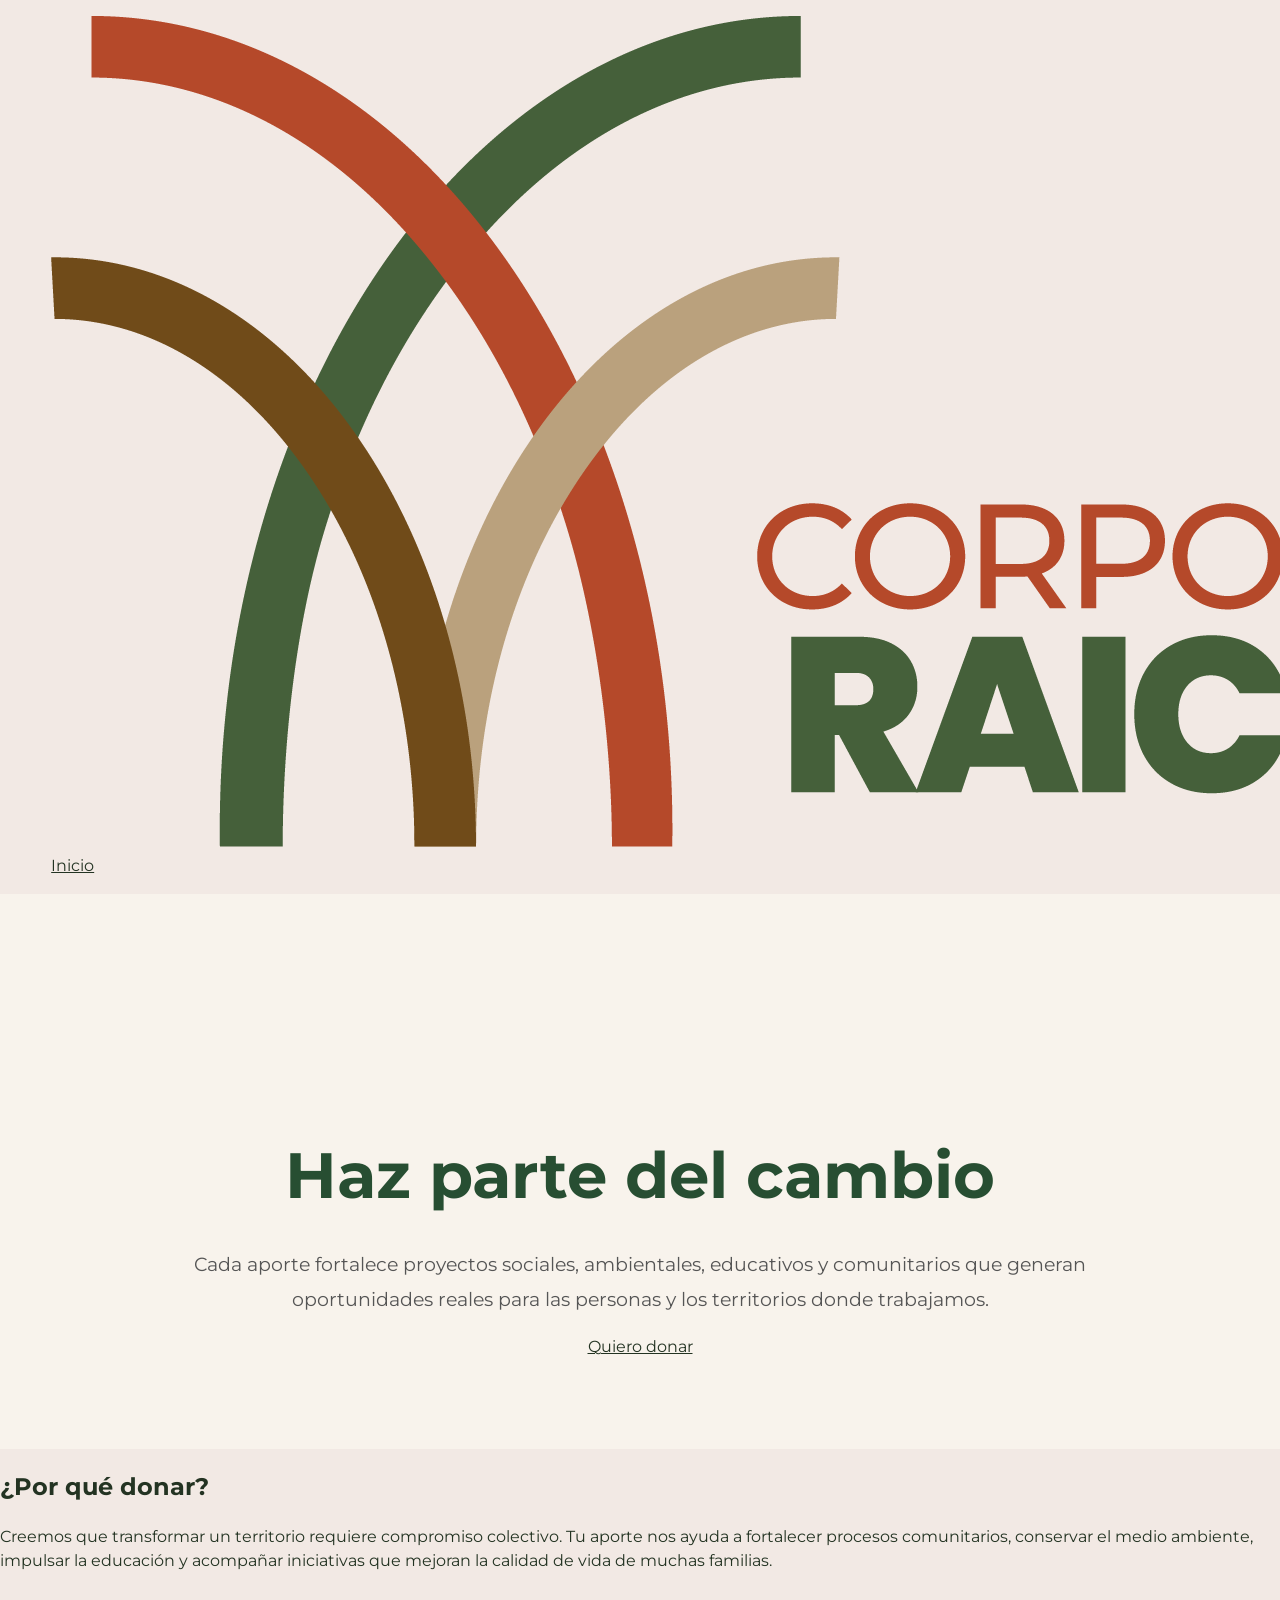
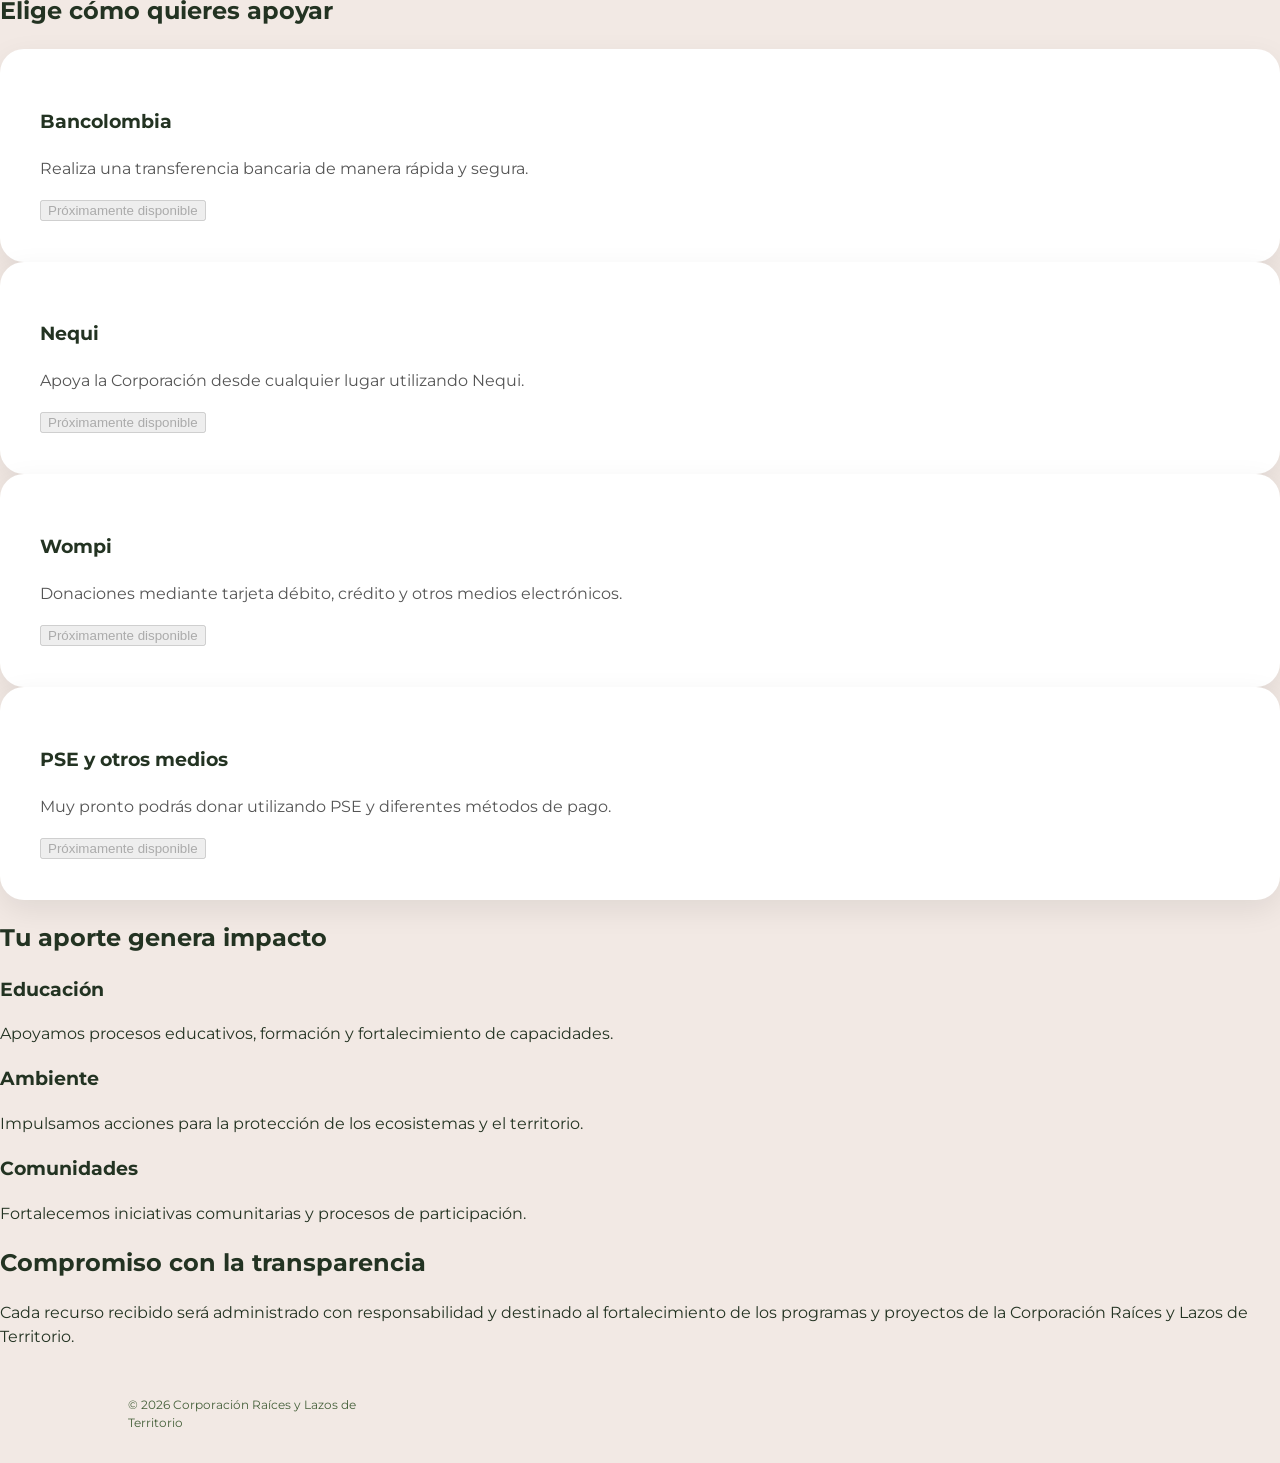
==== donaciones.html @ 054608df "Nueva estructura pagina donaciones" ====
<!DOCTYPE html>
<html lang="es">
<head>

<meta charset="UTF-8">
<meta name="viewport" content="width=device-width, initial-scale=1.0">

<title>Donaciones | Corporación Raíces y Lazos</title>

<meta
name="description"
content="Apoya los proyectos sociales, ambientales, educativos y comunitarios de la Corporación Raíces y Lazos de Territorio."
>

<link rel="preconnect" href="https://fonts.googleapis.com">
<link rel="preconnect" href="https://fonts.gstatic.com" crossorigin>

<link href="https://fonts.googleapis.com/css2?family=Montserrat:wght@400;500;600;700;800&display=swap" rel="stylesheet">

<link rel="stylesheet" href="styles.css">

</head>

<body>

<header class="site-header">

<div class="container">

<a href="index.html" class="logo">
<img src="logo-raices-y-lazos.png" alt="Corporación Raíces y Lazos">
</a>

<nav>
<a href="index.html">Inicio</a>
</nav>

</div>

</header>

<main>

<section class="donaciones-hero">

<div class="container">

<h1>Haz parte del cambio</h1>

<p>

Cada aporte fortalece proyectos sociales, ambientales, educativos y
comunitarios que generan oportunidades reales para las personas y los
territorios donde trabajamos.

</p>

<a href="#formas-donar" class="btn-donar">
Quiero donar
</a>

</div>

</section>


<section class="donaciones-intro">

<div class="container">

<h2>¿Por qué donar?</h2>

<p>

Creemos que transformar un territorio requiere compromiso colectivo.
Tu aporte nos ayuda a fortalecer procesos comunitarios, conservar el
medio ambiente, impulsar la educación y acompañar iniciativas que
mejoran la calidad de vida de muchas familias.

</p>

</div>

</section>


<section id="formas-donar" class="formas-donar">

<div class="container">

<h2>Elige cómo quieres apoyar</h2>

<div class="donaciones-grid">

<div class="donacion-card">

<h3>Bancolombia</h3>

<p>

Realiza una transferencia bancaria de manera rápida y segura.

</p>

<button disabled>
Próximamente disponible
</button>

</div>


<div class="donacion-card">

<h3>Nequi</h3>

<p>

Apoya la Corporación desde cualquier lugar utilizando Nequi.

</p>

<button disabled>
Próximamente disponible
</button>

</div>


<div class="donacion-card">

<h3>Wompi</h3>

<p>

Donaciones mediante tarjeta débito, crédito y otros medios electrónicos.

</p>

<button disabled>
Próximamente disponible
</button>

</div>


<div class="donacion-card">

<h3>PSE y otros medios</h3>

<p>

Muy pronto podrás donar utilizando PSE y diferentes métodos de pago.

</p>

<button disabled>
Próximamente disponible
</button>

</div>

</div>

</div>

</section>


<section class="impacto">

<div class="container">

<h2>Tu aporte genera impacto</h2>

<div class="impacto-grid">

<div>

<h3>Educación</h3>

<p>

Apoyamos procesos educativos, formación y fortalecimiento de capacidades.

</p>

</div>

<div>

<h3>Ambiente</h3>

<p>

Impulsamos acciones para la protección de los ecosistemas y el territorio.

</p>

</div>

<div>

<h3>Comunidades</h3>

<p>

Fortalecemos iniciativas comunitarias y procesos de participación.

</p>

</div>

</div>

</div>

</section>


<section class="transparencia">

<div class="container">

<h2>Compromiso con la transparencia</h2>

<p>

Cada recurso recibido será administrado con responsabilidad y destinado
al fortalecimiento de los programas y proyectos de la Corporación
Raíces y Lazos de Territorio.

</p>

</div>

</section>

</main>

<footer class="site-footer">

<div class="container">

<p>

© 2026 Corporación Raíces y Lazos de Territorio

</p>

</div>

</footer>

</body>

</html>
---- styles.css ----
:root {
  --ink: #233322;
  --ink-soft: #45603a;
  --paper: #f2e9e4;
  --cream: #fffaf5;
  --moss: #45603a;
  --sage: #c9d1b3;
  --clay: #b5492a;
  --terracotta: #b5492a;
  --sand: #baa17d;
  --brown: #704b19;
  --line: rgba(29, 41, 37, 0.2);
  --display: "Montserrat", Arial, sans-serif;
  --body: "Montserrat", Arial, sans-serif;
  --mono: "Montserrat", Arial, sans-serif;
}

* { box-sizing: border-box; }
html { scroll-behavior: smooth; }
body { margin: 0; background: var(--paper); color: var(--ink); font-family: var(--body); font-size: 16px; line-height: 1.5; }
a { color: inherit; }
.skip-link { position: fixed; left: 1rem; top: -5rem; z-index: 20; padding: .65rem .9rem; background: var(--cream); color: var(--ink); border: 2px solid var(--ink); }
.skip-link:focus { top: 1rem; }
.sr-only { position: absolute; width: 1px; height: 1px; overflow: hidden; clip: rect(0,0,0,0); white-space: nowrap; }

.site-header { min-height: 88px; max-width: 1440px; margin: auto; padding: 16px clamp(24px, 4vw, 72px); display: flex; align-items: center; justify-content: space-between; gap: 2rem; }
.brand { display: inline-flex; align-items: center; text-decoration: none; }
.brand-logo { display: block; width: 218px; height: auto; }
.main-nav { display: flex; align-items: center; gap: clamp(18px, 2.8vw, 48px); font-size: 14px; font-weight: 600; }
.main-nav a { position: relative; text-decoration: none; }
.main-nav a::after { content: ""; position: absolute; height: 1px; left: 0; right: 0; bottom: -5px; background: currentColor; transform: scaleX(0); transform-origin: right; transition: transform .25s ease; }
.main-nav a:hover::after, .main-nav a:focus-visible::after { transform: scaleX(1); transform-origin: left; }
.menu-toggle { display: none; border: 0; background: transparent; padding: 8px 0; cursor: pointer; }

.hero { max-width: 1440px; min-height: 600px; margin: 0 auto; padding: clamp(62px, 9vw, 142px) clamp(24px, 10vw, 148px) clamp(64px, 8vw, 126px); display: block; overflow: hidden; }
.eyebrow, .overline { color: var(--ink-soft); margin: 0 0 17px; font-family: var(--mono); font-size: 10px; font-weight: 700; letter-spacing: .09em; text-transform: uppercase; }
.hero h1 { max-width: 1120px; margin: 0; font-family: var(--display); font-size: clamp(45px, 5.8vw, 86px); font-weight: 700; line-height: .98; letter-spacing: -.06em; }
.hero h1 em { color: var(--terracotta); font-style: normal; font-weight: 800; }
.hero-lead { max-width: 690px; margin: 30px 0 34px; color: var(--ink-soft); font-size: clamp(17px, 1.7vw, 21px); line-height: 1.47; }
.hero-actions { display: flex; flex-wrap: wrap; align-items: center; gap: 20px 28px; }
.button { min-height: 48px; display: inline-flex; align-items: center; justify-content: center; gap: 18px; padding: 12px 18px; border: 1px solid currentColor; border-radius: 2px; text-decoration: none; font-size: 13px; font-weight: 700; transition: transform .18s ease, background .18s ease, color .18s ease; }
.button:hover, .button:focus-visible { transform: translateY(-3px); }
.button-dark { background: var(--ink); color: var(--cream); }
.button-dark:hover, .button-dark:focus-visible { background: var(--terracotta); border-color: var(--terracotta); }
.button-light { color: var(--cream); }
.button-light:hover, .button-light:focus-visible { color: var(--ink); background: var(--cream); }
.text-link { display: inline-flex; align-items: center; gap: 10px; text-decoration: none; border-bottom: 1px solid currentColor; padding-bottom: 3px; font-size: 13px; font-weight: 700; transition: color .18s ease; }
.text-link:hover, .text-link:focus-visible { color: var(--terracotta); }

.hero-art { position: relative; align-self: stretch; min-height: 410px; overflow: hidden; background: #eaded1; border: 1px solid rgba(112,75,25,.15); border-radius: 2px; }
.arch-composition { position: absolute; inset: 0; overflow: hidden; }
.brand-arch { position: absolute; bottom: -1px; display: block; border-style: solid; border-bottom: 0; border-radius: 220px 220px 0 0; }
.arch-green { left: 15%; width: 75%; height: 92%; border-width: 25px; border-color: var(--moss); }.arch-terracotta { left: -8%; width: 64%; height: 84%; border-width: 25px; border-color: var(--terracotta); }.arch-brown { left: -21%; width: 58%; height: 61%; border-width: 25px; border-color: var(--brown); }.arch-sand { left: 27%; width: 58%; height: 61%; border-width: 25px; border-color: var(--sand); }
.art-caption { position: absolute; right: 20px; bottom: 16px; margin: 0; color: var(--ink); font-family: var(--mono); font-size: 10px; font-weight: 700; letter-spacing: .07em; text-transform: uppercase; }

.manifesto { display: grid; grid-template-columns: 20% minmax(0, 1fr); gap: 30px; padding: clamp(74px, 10vw, 156px) clamp(24px, 10vw, 148px); background: var(--brown); color: var(--cream); }.manifesto-number { align-self: start; color: var(--sand); font-size: 11px; font-weight: 700; letter-spacing: .09em; text-transform: uppercase; }.manifesto-content { max-width: 1050px; }.manifesto .eyebrow { color: var(--sand); }.manifesto h2 { max-width: 1010px; margin: 0; font-family: var(--display); font-size: clamp(36px, 5vw, 75px); font-weight: 700; line-height: 1.04; letter-spacing: -.06em; }

.section { max-width: 1440px; margin: 0 auto; padding: clamp(70px, 9vw, 136px) clamp(24px, 10vw, 148px); }
.section-label { align-self: start; color: var(--ink-soft); font-family: var(--mono); font-size: 11px; letter-spacing: .08em; text-transform: uppercase; }
.intro { border-top: 1px solid var(--line); display: grid; grid-template-columns: 20% 1fr; gap: 30px; }
.intro-content { max-width: 1000px; }
.intro h2, .areas h2, .principles h2, .participate h2, .contact h2 { margin: 0; font-family: var(--display); font-size: clamp(34px, 4.2vw, 61px); font-weight: 700; line-height: 1.04; letter-spacing: -.055em; }
.intro h2 { max-width: 810px; }
.intro-text { max-width: 670px; margin-top: 40px; display: grid; grid-template-columns: 1fr 1fr; gap: 24px 36px; color: var(--ink-soft); }
.intro-text p { margin: 0; }
.intro-text .text-link { grid-column: 1 / -1; justify-self: start; color: var(--ink); margin-top: 5px; }

.work { display: grid; grid-template-columns: 20% minmax(0, 1fr); gap: 30px; background: var(--paper); }.work-content { max-width: 1060px; }.work h2 { max-width: 860px; margin: 0; font-family: var(--display); font-size: clamp(34px, 4.2vw, 61px); font-weight: 700; line-height: 1.04; letter-spacing: -.055em; }.work-steps { display: grid; grid-template-columns: repeat(3, 1fr); gap: 0; padding: 0; margin: 56px 0 0; list-style: none; border-top: 1px solid var(--line); }.work-steps li { min-height: 250px; padding: 22px 23px 20px 0; border-bottom: 1px solid var(--line); }.work-steps li + li { padding-left: 23px; border-left: 1px solid var(--line); }.work-steps span { color: var(--terracotta); font-size: 11px; font-weight: 700; letter-spacing: .08em; }.work-steps h3 { margin: 54px 0 10px; font-family: var(--display); font-size: clamp(21px, 2vw, 27px); font-weight: 700; letter-spacing: -.055em; }.work-steps p { max-width: 255px; margin: 0; color: var(--ink-soft); font-size: 14px; line-height: 1.52; }

.areas { background: var(--cream); max-width: none; }
.areas-heading { max-width: 1440px; margin: 0 auto 50px; padding: 0 clamp(24px, 10vw, 148px); display: grid; grid-template-columns: 20% minmax(0, 1fr); gap: 30px; }
.areas-heading h2 { max-width: 760px; }
.areas-heading p { grid-column: 2; max-width: 525px; margin: 17px 0 0; color: var(--ink-soft); font-size: 17px; }
.area-grid { max-width: 1440px; margin: auto; padding: 0 clamp(24px, 10vw, 148px); display: grid; grid-template-columns: repeat(3, 1fr); }
.area-card { min-height: 340px; padding: 20px; display: flex; flex-direction: column; justify-content: space-between; border: 1px solid rgba(29,41,37,.18); transition: transform .25s ease, filter .25s ease; }
.area-card:hover { position: relative; z-index: 1; transform: translateY(-8px); filter: saturate(1.08); }
.area-card:nth-child(3n+1) { border-left-width: 1px; }
.area-number { align-self: flex-end; font-family: var(--mono); font-size: 11px; }
.area-icon { display: inline-block; margin-bottom: 22px; font-family: var(--display); font-size: 38px; line-height: 1; }
.area-card h3 { max-width: 250px; margin: 0 0 9px; font-family: var(--display); font-size: clamp(23px, 2vw, 30px); font-weight: 700; line-height: 1.06; letter-spacing: -.055em; }
.area-card p { max-width: 305px; margin: 0; font-size: 14px; line-height: 1.46; }
.area-card-terracotta { color: var(--cream); background: var(--terracotta); }.area-card-sand { background: var(--sand); }.area-card-moss { color: var(--cream); background: var(--moss); }.area-card-ink { color: var(--cream); background: var(--ink); }.area-card-clay { background: #d9906c; }.area-card-sage { background: var(--sage); }

.principles { background: var(--ink); color: var(--cream); padding: clamp(74px, 9vw, 134px) clamp(24px, 10vw, 148px); }
.principles-content { max-width: 980px; }
.principles .eyebrow { color: var(--sage); }
.principles h2 { max-width: 790px; }
.principle-list { padding: 0; margin: 44px 0 0; list-style: none; border-top: 1px solid rgba(255,250,240,.35); }
.principle-list li { padding: 15px 0; border-bottom: 1px solid rgba(255,250,240,.35); font-size: clamp(15px, 1.5vw, 18px); }
.principle-list li::before { content: "✦"; display: inline-block; width: 27px; color: var(--sage); }
.principles-symbol { align-self: center; position: relative; display: grid; place-items: center; min-height: 340px; font-family: var(--display); font-size: clamp(92px, 15vw, 212px); line-height: .7; letter-spacing: -.13em; color: var(--sage); }
.principles-symbol::before, .principles-symbol::after { content: ""; position: absolute; border: 1px solid rgba(196,207,170,.55); border-radius: 50%; }.principles-symbol::before { width: 74%; aspect-ratio: 1; }.principles-symbol::after { width: 98%; aspect-ratio: 1; }
.principles-symbol span { position: relative; z-index: 1; }.principles-symbol span:nth-child(2) { color: var(--clay); margin: 0 -.1em; transform: translateY(.1em); }

.participate { display: grid; grid-template-columns: 20% 1fr; gap: 30px; }
.participate-body { max-width: 1000px; }
.participate h2 { max-width: 760px; }.participate-body > p { max-width: 650px; margin: 27px 0 44px; color: var(--ink-soft); font-size: 18px; }
.participate-options { border-top: 1px solid var(--line); }.participate-options a { min-height: 72px; display: grid; grid-template-columns: 60px 1fr 30px; align-items: center; gap: 12px; border-bottom: 1px solid var(--line); text-decoration: none; font-size: clamp(18px, 2vw, 23px); font-weight: 600; transition: padding .2s ease, color .2s ease; }.participate-options a:hover, .participate-options a:focus-visible { padding-left: 10px; color: var(--terracotta); }.participate-options span { color: var(--ink-soft); font-family: var(--mono); font-size: 11px; }.participate-options b { font-size: 20px; font-weight: 400; text-align: right; }

.contact { max-width: 1440px; margin: 0 auto; padding: clamp(65px, 8vw, 116px) clamp(24px, 10vw, 148px); background: var(--clay); color: var(--cream); display: grid; grid-template-columns: 1.25fr .75fr; gap: 48px; }.contact .eyebrow { color: var(--cream); }.contact h2 { font-size: clamp(40px, 5vw, 70px); }.contact-info { align-self: end; max-width: 390px; }.contact-info p { margin: 0 0 28px; font-size: 17px; }.contact-info .location { font-family: var(--mono); font-size: 11px; line-height: 1.75; letter-spacing: .08em; text-transform: uppercase; }
.contact-link { display: flex; align-items: center; justify-content: space-between; gap: 1rem; padding: 12px 0; border-top: 1px solid rgba(255,250,245,.5); color: var(--cream); font-family: var(--display); font-size: clamp(17px, 1.8vw, 22px); font-weight: 600; letter-spacing: -.04em; text-decoration: none; }.contact-link:hover, .contact-link:focus-visible { color: var(--sand); }.contact-info .location { margin-top: 26px; }
.contact-form { display: grid; grid-template-columns: 1fr 1fr; gap: 19px 20px; align-self: start; padding: clamp(22px, 3vw, 34px); background: var(--cream); color: var(--ink); border-radius: 2px; }.form-intro { grid-column: 1 / -1; margin: 0 0 4px !important; color: var(--ink-soft); font-size: 15px !important; }.form-field { display: grid; gap: 6px; }.form-field-wide { grid-column: 1 / -1; }.form-field label, .form-consent { color: var(--ink-soft); font-size: 11px; font-weight: 700; line-height: 1.35; letter-spacing: .025em; }.form-field label span { font-weight: 500; }.form-field input, .form-field select, .form-field textarea { width: 100%; min-height: 41px; padding: 9px 0; border: 0; border-bottom: 1px solid rgba(35,51,34,.35); border-radius: 0; background: transparent; color: var(--ink); font: 500 14px var(--body); outline: none; }.form-field textarea { min-height: 82px; resize: vertical; }.form-field select { cursor: pointer; }.form-field input:focus, .form-field select:focus, .form-field textarea:focus { border-color: var(--terracotta); box-shadow: 0 2px 0 -1px var(--terracotta); }.form-consent { display: flex; align-items: flex-start; gap: 9px; cursor: pointer; }.form-consent input { flex: 0 0 auto; width: 15px; height: 15px; margin: 0; accent-color: var(--terracotta); }.button-form { justify-self: start; padding-inline: 22px; border-color: var(--ink); background: var(--ink); color: var(--cream); cursor: pointer; }.button-form:hover, .button-form:focus-visible { border-color: var(--moss); background: var(--moss); }.honeypot { position: absolute; left: -10000px; width: 1px; height: 1px; overflow: hidden; }
.site-footer { max-width: 1440px; margin: auto; padding: 31px clamp(24px, 10vw, 148px); display: grid; grid-template-columns: 1.2fr 1fr .75fr .9fr; align-items: start; gap: 25px 40px; font-size: 12px; color: var(--ink-soft); }.footer-brand .brand-logo { width: 180px; }.site-footer p { margin: 0; }.footer-label { margin-bottom: 9px !important; color: var(--terracotta); font-size: 10px; font-weight: 700; letter-spacing: .09em; text-transform: uppercase; }.footer-contact, .footer-meta { display: grid; gap: 5px; }.footer-contact a, .footer-meta a { color: var(--ink); font-weight: 600; text-decoration: none; }.footer-contact a:hover, .footer-contact a:focus-visible, .footer-meta a:hover, .footer-meta a:focus-visible { color: var(--terracotta); }.footer-location { line-height: 1.6; }.footer-meta { line-height: 1.55; }.footer-meta p { margin-top: 8px; }
.thank-you-page { min-height: 100vh; background: var(--paper); }.thank-you { min-height: 100vh; max-width: 1000px; margin: 0 auto; padding: clamp(28px, 5vw, 74px); display: grid; align-content: space-between; gap: 8rem; }.thank-you > div { max-width: 700px; }.thank-you h1 { max-width: 620px; margin: 0; font-family: var(--display); font-size: clamp(45px, 7vw, 88px); font-weight: 700; line-height: .98; letter-spacing: -.065em; }.thank-you p:not(.eyebrow) { max-width: 500px; margin: 24px 0 29px; color: var(--ink-soft); font-size: 18px; }

@media (max-width: 800px) {
  .site-header { min-height: 72px; padding-top: 12px; padding-bottom: 12px; }.main-nav { position: absolute; left: 0; right: 0; top: 72px; z-index: 5; display: none; flex-direction: column; align-items: stretch; gap: 0; padding: 12px 24px 21px; background: var(--paper); border-bottom: 1px solid var(--line); }.main-nav.is-open { display: flex; }.main-nav a { padding: 12px 0; }.menu-toggle { display: block; width: 32px; }.menu-toggle span:not(.sr-only) { display: block; width: 26px; height: 1.5px; margin: 6px 0; background: var(--ink); transition: transform .2s ease; }.menu-toggle[aria-expanded="true"] span:nth-child(2) { transform: translateY(3.75px) rotate(45deg); }.menu-toggle[aria-expanded="true"] span:nth-child(3) { transform: translateY(-3.75px) rotate(-45deg); }
  .hero { min-height: unset; grid-template-columns: 1fr; gap: 45px; }.hero-art { min-height: 330px; max-width: 500px; width: 100%; }.intro, .participate { grid-template-columns: 1fr; }.section-label { margin-bottom: 12px; }.intro-text { grid-template-columns: 1fr; margin-top: 30px; }.intro-text .text-link { grid-column: auto; }.areas-heading { grid-template-columns: 1fr; }.areas-heading p { grid-column: auto; }.area-grid { grid-template-columns: repeat(2, 1fr); }.area-card { min-height: 280px; }.principles { grid-template-columns: 1fr; gap: 28px; }.contact { grid-template-columns: 1fr; }.contact-info { align-self: start; }.site-footer { grid-template-columns: repeat(2, 1fr); }.footer-brand { grid-column: 1 / -1; }
}
@media (max-width: 500px) {
  .hero { padding-top: 46px; }.hero h1 { font-size: clamp(44px, 13vw, 62px); }.hero-art { min-height: 280px; }.area-grid { grid-template-columns: 1fr; }.area-card { min-height: 255px; }.contact-form { grid-template-columns: 1fr; }.form-field, .form-field-wide { grid-column: 1; }.site-footer { display: flex; align-items: flex-start; flex-direction: column; }.footer-brand { margin-bottom: 8px; }
}
@media (max-width: 800px) {
  .manifesto, .work { grid-template-columns: 1fr; }.manifesto-number { margin-bottom: 10px; }.work-steps { grid-template-columns: 1fr; margin-top: 40px; }.work-steps li, .work-steps li + li { min-height: auto; padding: 22px 0; border-left: 0; }.work-steps h3 { margin-top: 22px; }.work-steps p { max-width: 500px; }
}
@media (prefers-reduced-motion: reduce) { html { scroll-behavior: auto; } *, *::before, *::after { transition-duration: .01ms !important; animation-duration: .01ms !important; } }

/* ===========================
   PÁGINA DONACIONES
=========================== */

.donaciones-hero{
    padding:180px 0 90px;
    background:#F8F3EC;
}

.donaciones-hero .container{
    max-width:900px;
    margin:auto;
    text-align:center;
}

.donaciones-hero h1{
    font-size:clamp(2.8rem,5vw,4.5rem);
    color:#274E32;
    margin-bottom:24px;
}

.donaciones-hero p{
    font-size:1.2rem;
    line-height:1.8;
    color:#555;
}

.donaciones-opciones{
    padding:80px 0;
}

.donaciones-opciones .container{
    max-width:1200px;
    margin:auto;
    display:grid;
    grid-template-columns:repeat(auto-fit,minmax(320px,1fr));
    gap:32px;
}

.donacion-card{
    background:#ffffff;
    border-radius:24px;
    padding:40px;
    box-shadow:0 10px 30px rgba(0,0,0,.08);
    transition:.3s;
}

.donacion-card:hover{
    transform:translateY(-6px);
}

.donacion-card h2{
    color:#274E32;
    margin-bottom:18px;
}

.donacion-card p{
    color:#555;
    line-height:1.7;
}
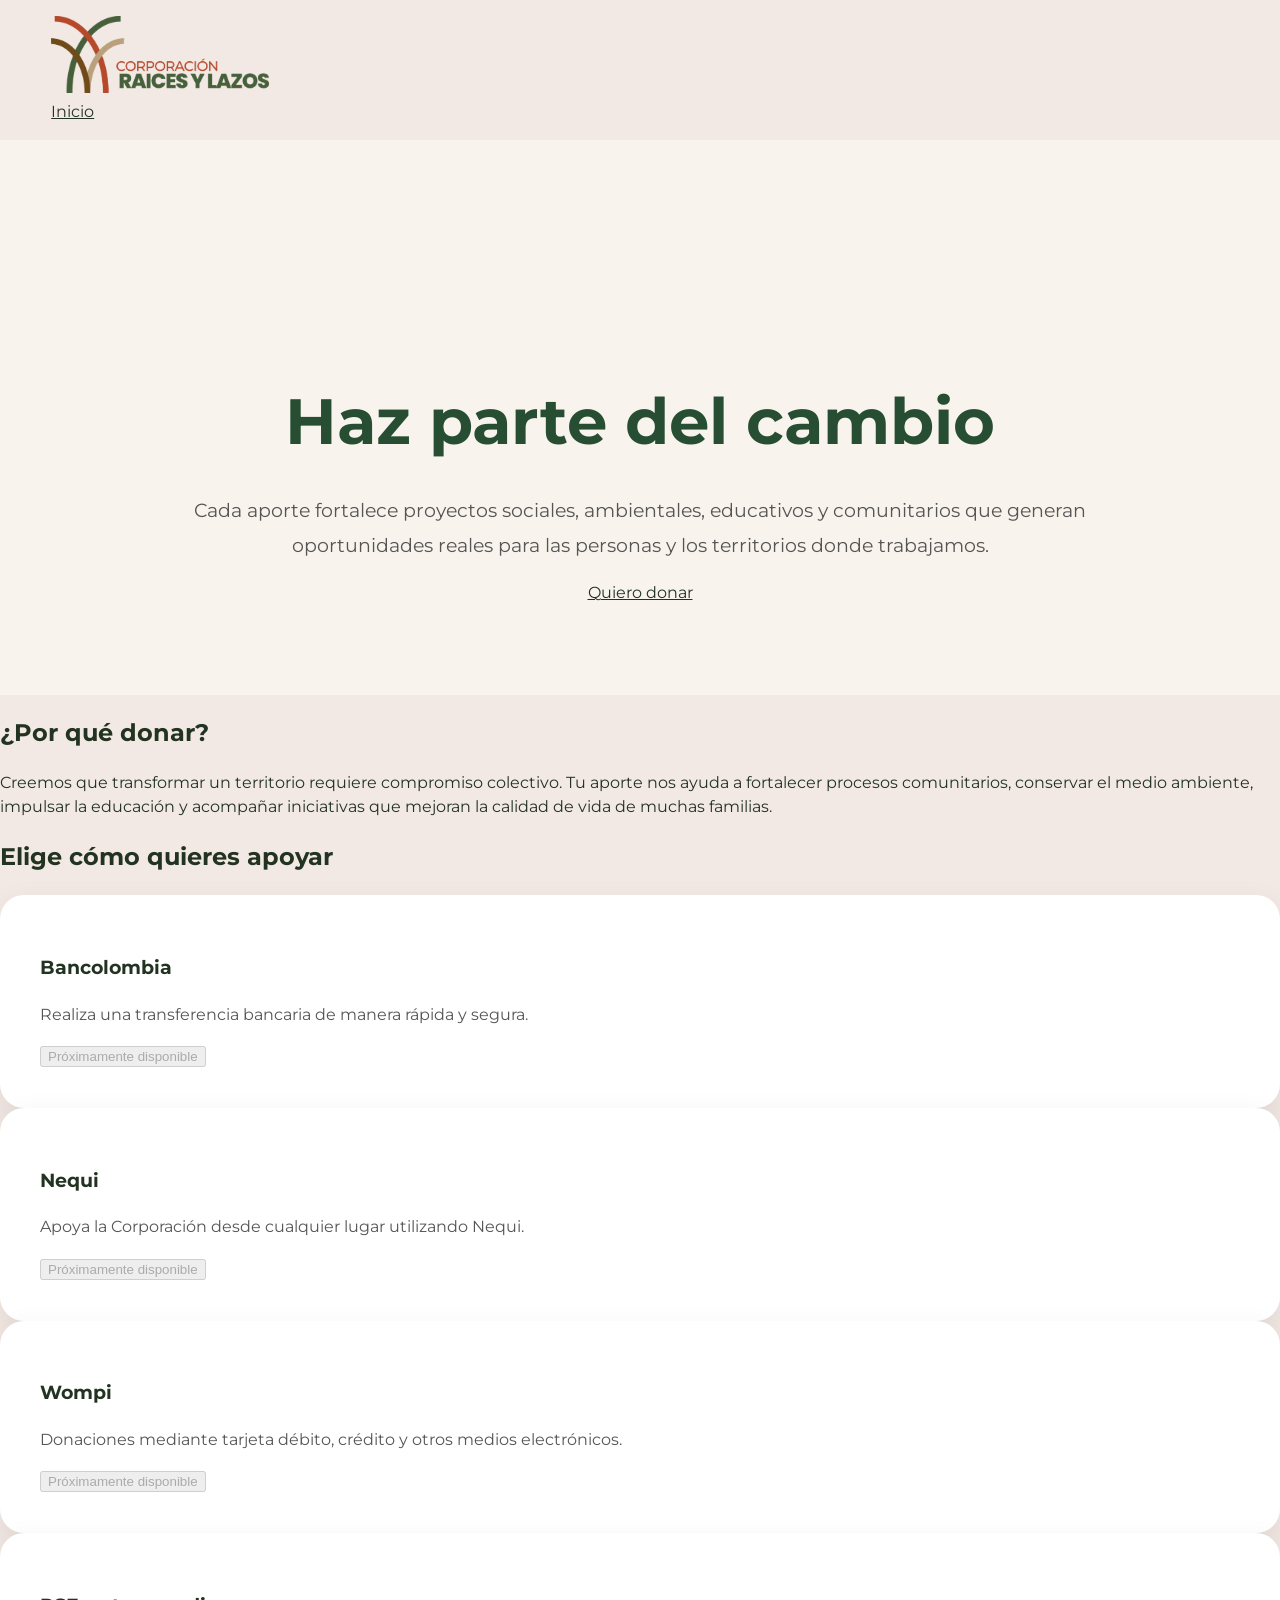
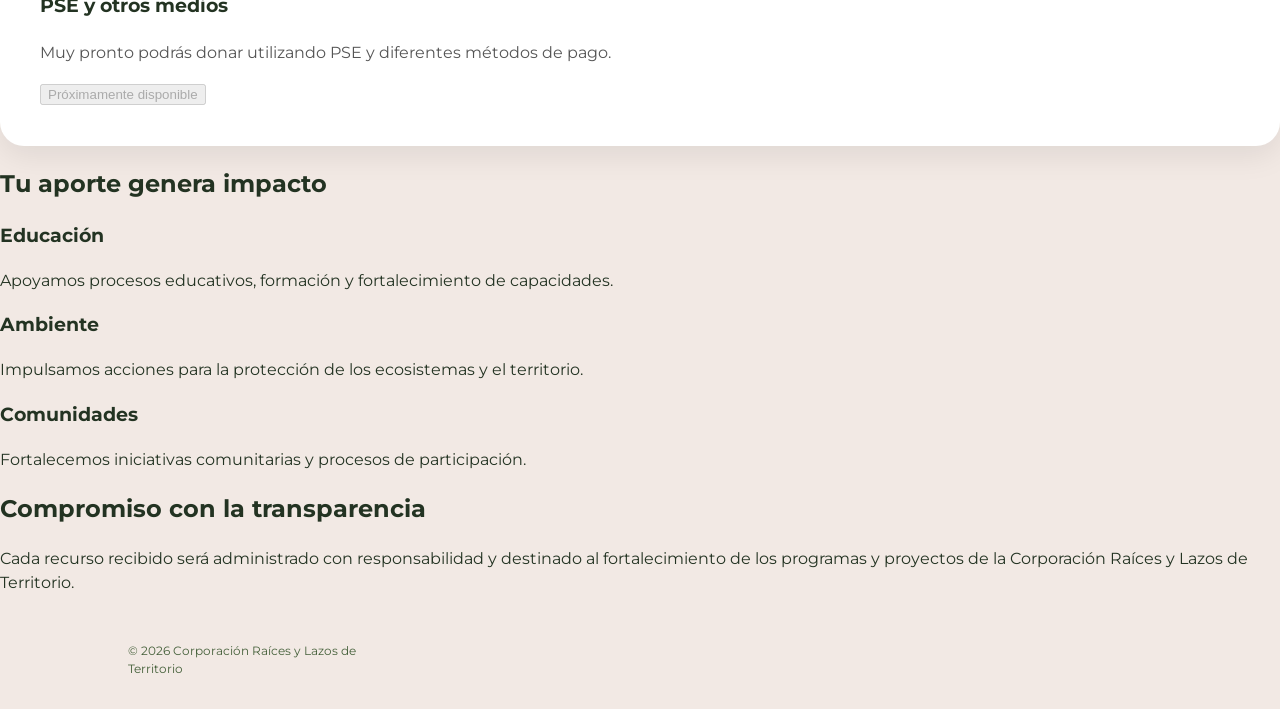
==== commit e886e4f3: "Actualizar donaciones" ====
--- a/donaciones.html
+++ b/donaciones.html
@@ -27,8 +27,10 @@
 
 <div class="container">
 
-<a href="index.html" class="logo">
-<img src="logo-raices-y-lazos.png" alt="Corporación Raíces y Lazos">
+<a class="brand" href="index.html" aria-label="Volver al inicio">
+    <img class="brand-logo"
+         src="logo-raices-y-lazos.png"
+         alt="Corporación Raíces y Lazos">
 </a>
 
 <nav>
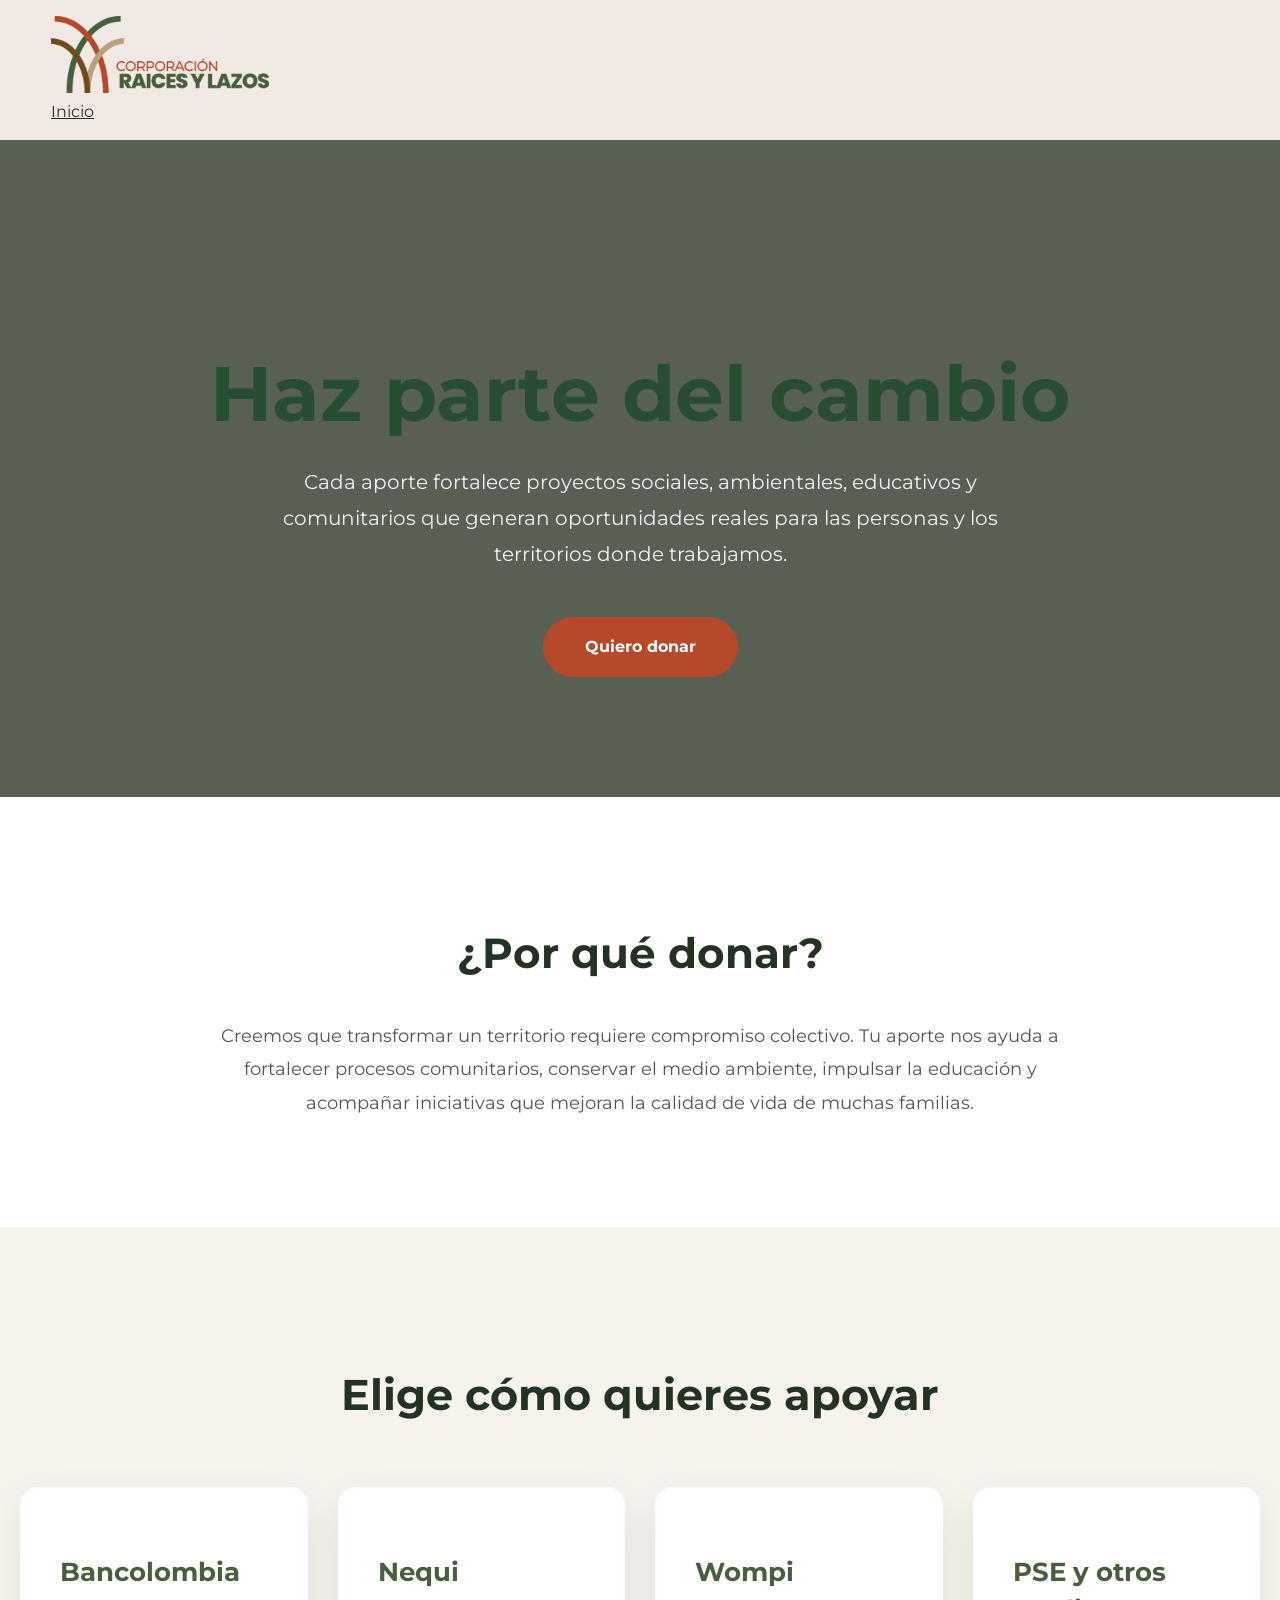
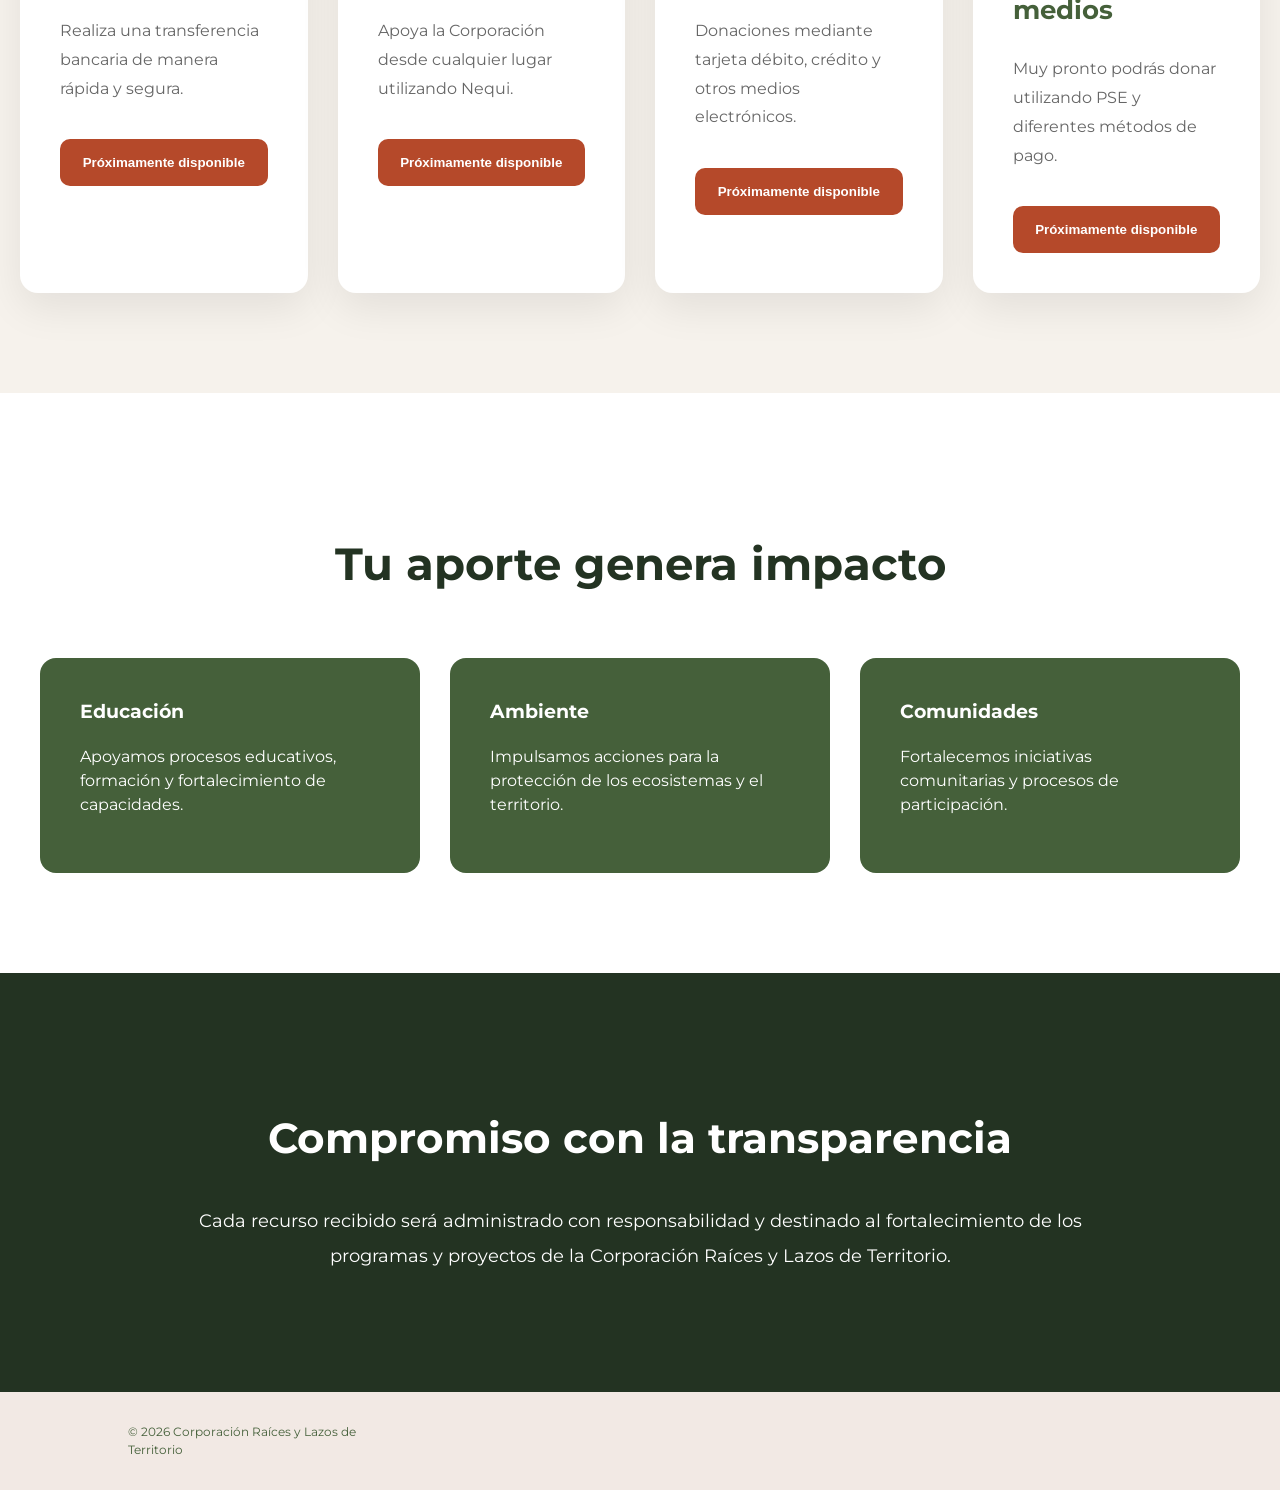
==== commit 8636a255: "Actualizar donaciones" ====
--- a/donaciones.html
+++ b/donaciones.html
@@ -18,6 +18,7 @@
 <link href="https://fonts.googleapis.com/css2?family=Montserrat:wght@400;500;600;700;800&display=swap" rel="stylesheet">
 
 <link rel="stylesheet" href="styles.css">
+<link rel="stylesheet" href="donaciones.css">
 
 </head>
 
--- a/donaciones.css
+++ b/donaciones.css
@@ -0,0 +1,318 @@
+/* =========================================
+   DONACIONES - CORPORACIÓN RAÍCES Y LAZOS
+========================================= */
+
+.donaciones-hero{
+
+    background:
+    linear-gradient(rgba(35,51,34,.75),rgba(35,51,34,.75)),
+    url("https://images.unsplash.com/photo-1529156069898-49953e39b3ac?auto=format&fit=crop&w=1800&q=80");
+
+    background-size:cover;
+    background-position:center;
+
+    padding:150px 20px 120px;
+
+    color:#fff;
+
+}
+
+.donaciones-hero .container{
+
+    max-width:1000px;
+    margin:auto;
+    text-align:center;
+
+}
+
+.donaciones-hero h1{
+
+    font-size:clamp(3rem,6vw,5rem);
+
+    margin-bottom:30px;
+
+    line-height:1.05;
+
+}
+
+.donaciones-hero p{
+
+    max-width:760px;
+
+    margin:auto;
+
+    font-size:1.25rem;
+
+    line-height:1.8;
+
+    color:#f2f2f2;
+
+}
+
+.btn-donar{
+
+    display:inline-block;
+
+    margin-top:45px;
+
+    background:#b5492a;
+
+    color:white;
+
+    padding:18px 42px;
+
+    border-radius:40px;
+
+    text-decoration:none;
+
+    font-weight:700;
+
+    transition:.3s;
+
+}
+
+.btn-donar:hover{
+
+    background:#45603a;
+
+    transform:translateY(-3px);
+
+}
+
+.donaciones-intro{
+
+    padding:90px 20px;
+
+    background:white;
+
+}
+
+.donaciones-intro .container{
+
+    max-width:900px;
+
+    margin:auto;
+
+    text-align:center;
+
+}
+
+.donaciones-intro h2{
+
+    font-size:2.6rem;
+
+    color:#233322;
+
+}
+
+.donaciones-intro p{
+
+    color:#555;
+
+    line-height:1.9;
+
+    font-size:1.1rem;
+
+}
+
+.formas-donar{
+
+    background:#f6f2ec;
+
+    padding:100px 20px;
+
+}
+
+.formas-donar .container{
+
+    max-width:1300px;
+
+    margin:auto;
+
+}
+
+.formas-donar h2{
+
+    text-align:center;
+
+    font-size:2.7rem;
+
+    margin-bottom:60px;
+
+    color:#233322;
+
+}
+
+.donaciones-grid{
+
+    display:grid;
+
+    grid-template-columns:repeat(auto-fit,minmax(260px,1fr));
+
+    gap:30px;
+
+}
+
+.donacion-card{
+
+    background:white;
+
+    border-radius:18px;
+
+    padding:40px;
+
+    box-shadow:0 15px 40px rgba(0,0,0,.08);
+
+    transition:.3s;
+
+}
+
+.donacion-card:hover{
+
+    transform:translateY(-8px);
+
+}
+
+.donacion-card h3{
+
+    color:#45603a;
+
+    font-size:1.6rem;
+
+}
+
+.donacion-card p{
+
+    color:#666;
+
+    line-height:1.8;
+
+}
+
+.donacion-card button{
+
+    margin-top:20px;
+
+    width:100%;
+
+    border:none;
+
+    background:#b5492a;
+
+    color:white;
+
+    padding:16px;
+
+    border-radius:10px;
+
+    font-weight:700;
+
+    cursor:not-allowed;
+
+}
+
+.impacto{
+
+    padding:100px 20px;
+
+    background:white;
+
+}
+
+.impacto .container{
+
+    max-width:1200px;
+
+    margin:auto;
+
+}
+
+.impacto h2{
+
+    text-align:center;
+
+    font-size:2.8rem;
+
+    color:#233322;
+
+    margin-bottom:60px;
+
+}
+
+.impacto-grid{
+
+    display:grid;
+
+    grid-template-columns:repeat(auto-fit,minmax(280px,1fr));
+
+    gap:30px;
+
+}
+
+.impacto-grid div{
+
+    background:#45603a;
+
+    color:white;
+
+    padding:40px;
+
+    border-radius:16px;
+
+}
+
+.impacto-grid h3{
+
+    margin-top:0;
+
+}
+
+.transparencia{
+
+    background:#233322;
+
+    color:white;
+
+    padding:100px 20px;
+
+    text-align:center;
+
+}
+
+.transparencia .container{
+
+    max-width:900px;
+
+    margin:auto;
+
+}
+
+.transparencia h2{
+
+    font-size:2.6rem;
+
+}
+
+.transparencia p{
+
+    font-size:1.15rem;
+
+    line-height:1.9;
+
+}
+
+@media(max-width:768px){
+
+.donaciones-hero{
+
+padding:120px 20px 80px;
+
+}
+
+.donaciones-hero h1{
+
+font-size:2.8rem;
+
+}
+
+}
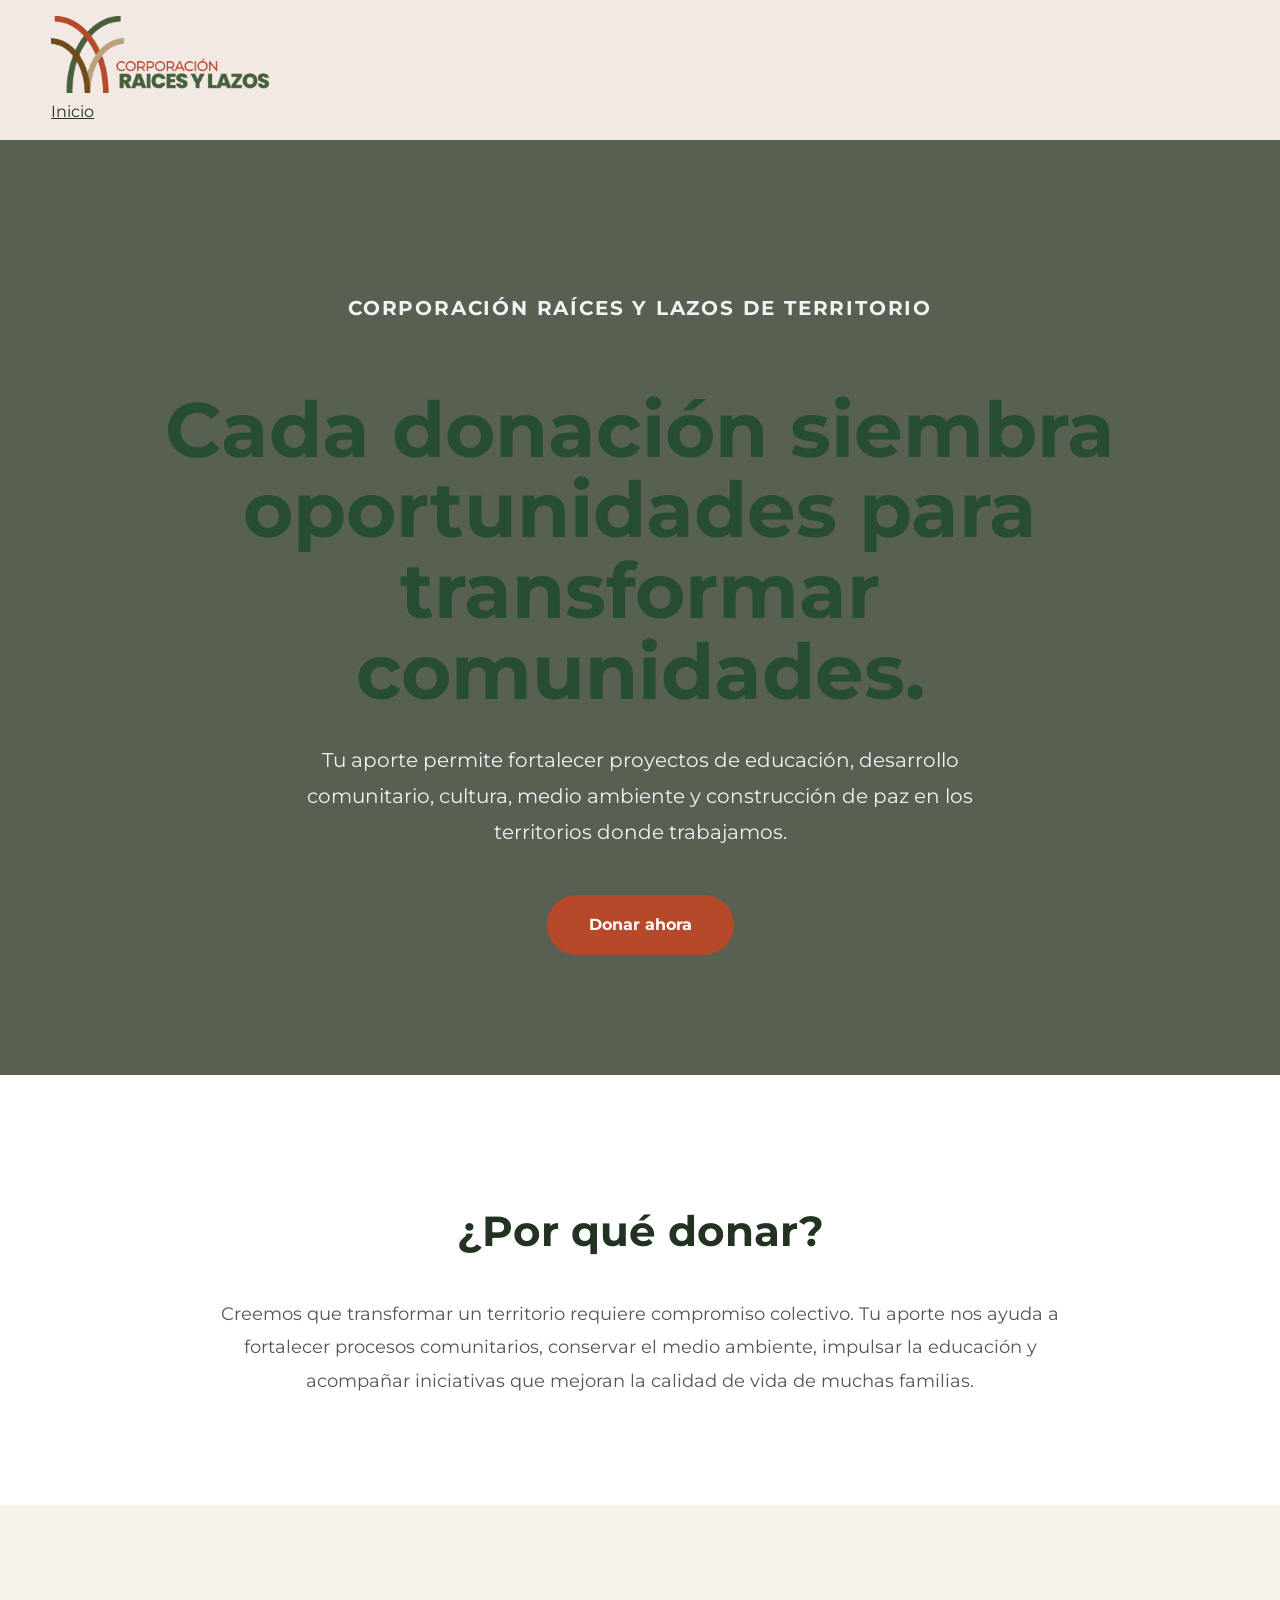
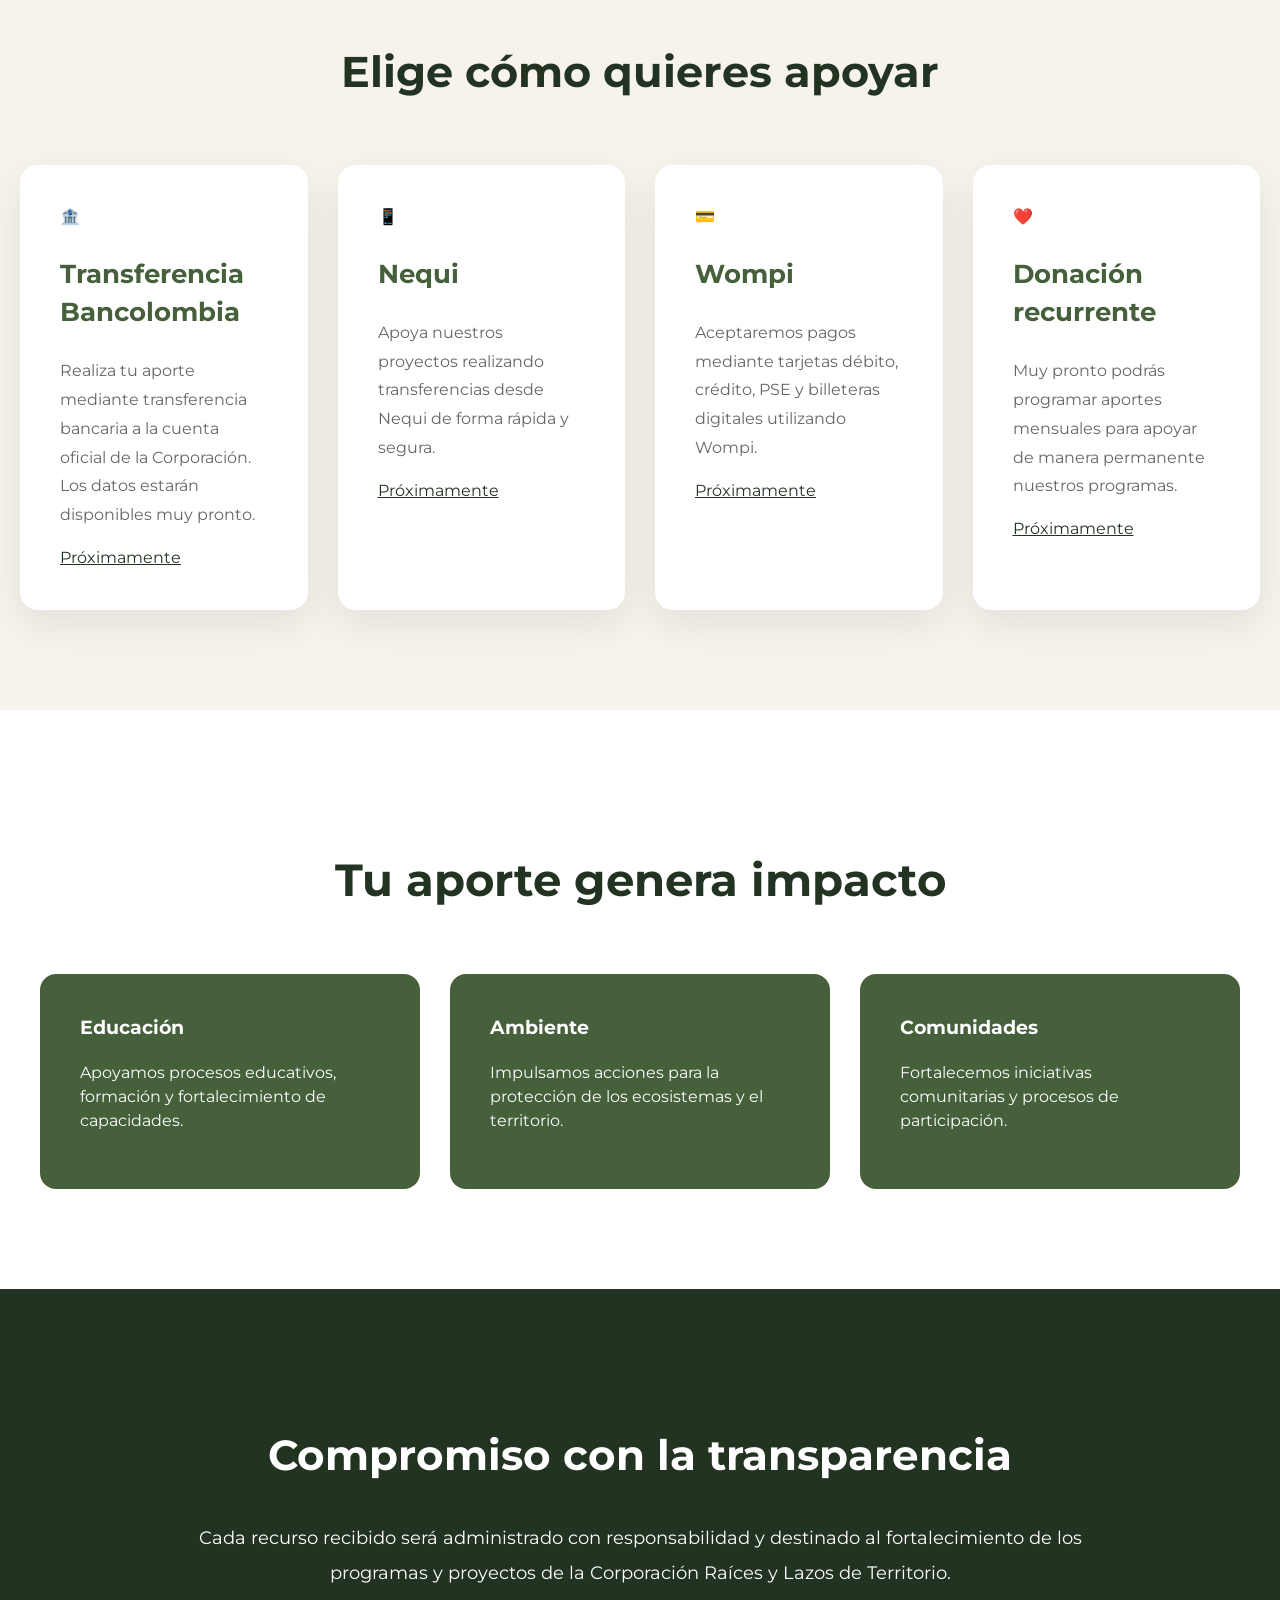
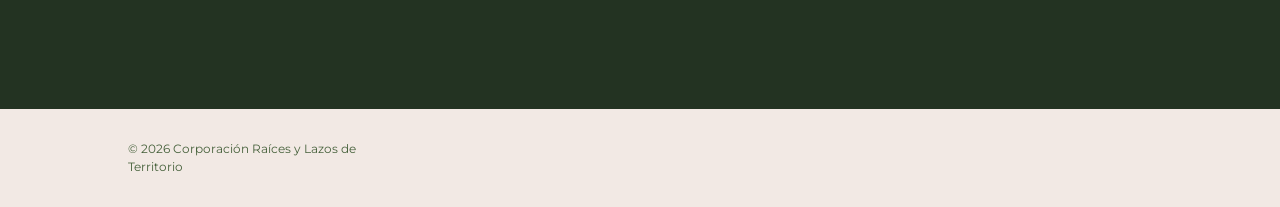
==== commit e46c1bf2: "Actualizar donaciones" ====
--- a/donaciones.html
+++ b/donaciones.html
@@ -48,18 +48,28 @@
 
 <div class="container">
 
-<h1>Haz parte del cambio</h1>
-
-<p>
-
-Cada aporte fortalece proyectos sociales, ambientales, educativos y
-comunitarios que generan oportunidades reales para las personas y los
+<p class="eyebrow">
+Corporación Raíces y Lazos de Territorio
+</p>
+
+<h1>
+
+Cada donación siembra oportunidades para transformar comunidades.
+
+</h1>
+
+<p>
+
+Tu aporte permite fortalecer proyectos de educación, desarrollo
+comunitario, cultura, medio ambiente y construcción de paz en los
 territorios donde trabajamos.
 
 </p>
 
 <a href="#formas-donar" class="btn-donar">
-Quiero donar
+
+Donar ahora
+
 </a>
 
 </div>
@@ -97,68 +107,78 @@
 
 <div class="donacion-card">
 
-<h3>Bancolombia</h3>
-
-<p>
-
-Realiza una transferencia bancaria de manera rápida y segura.
-
-</p>
-
-<button disabled>
-Próximamente disponible
-</button>
-
-</div>
-
-
-<div class="donacion-card">
+<div class="donacion-icono">🏦</div>
+
+<h3>Transferencia Bancolombia</h3>
+
+<p>
+
+Realiza tu aporte mediante transferencia bancaria a la cuenta oficial de la Corporación.
+
+Los datos estarán disponibles muy pronto.
+
+</p>
+
+<a class="btn-donar-secundario" href="#">
+Próximamente
+</a>
+
+</div>
+
+
+<div class="donacion-card">
+
+<div class="donacion-icono">📱</div>
 
 <h3>Nequi</h3>
 
 <p>
 
-Apoya la Corporación desde cualquier lugar utilizando Nequi.
-
-</p>
-
-<button disabled>
-Próximamente disponible
-</button>
-
-</div>
-
-
-<div class="donacion-card">
+Apoya nuestros proyectos realizando transferencias desde Nequi de forma rápida y segura.
+
+</p>
+
+<a class="btn-donar-secundario" href="#">
+Próximamente
+</a>
+
+</div>
+
+
+<div class="donacion-card">
+
+<div class="donacion-icono">💳</div>
 
 <h3>Wompi</h3>
 
 <p>
 
-Donaciones mediante tarjeta débito, crédito y otros medios electrónicos.
-
-</p>
-
-<button disabled>
-Próximamente disponible
-</button>
-
-</div>
-
-
-<div class="donacion-card">
-
-<h3>PSE y otros medios</h3>
-
-<p>
-
-Muy pronto podrás donar utilizando PSE y diferentes métodos de pago.
-
-</p>
-
-<button disabled>
-Próximamente disponible
-</button>
+Aceptaremos pagos mediante tarjetas débito, crédito, PSE y billeteras digitales utilizando Wompi.
+
+</p>
+
+<a class="btn-donar-secundario" href="#">
+Próximamente
+</a>
+
+</div>
+
+
+<div class="donacion-card">
+
+<div class="donacion-icono">❤️</div>
+
+<h3>Donación recurrente</h3>
+
+<p>
+
+Muy pronto podrás programar aportes mensuales para apoyar de manera permanente nuestros programas.
+
+</p>
+
+<a class="btn-donar-secundario" href="#">
+Próximamente
+</a>
 
 </div>
 
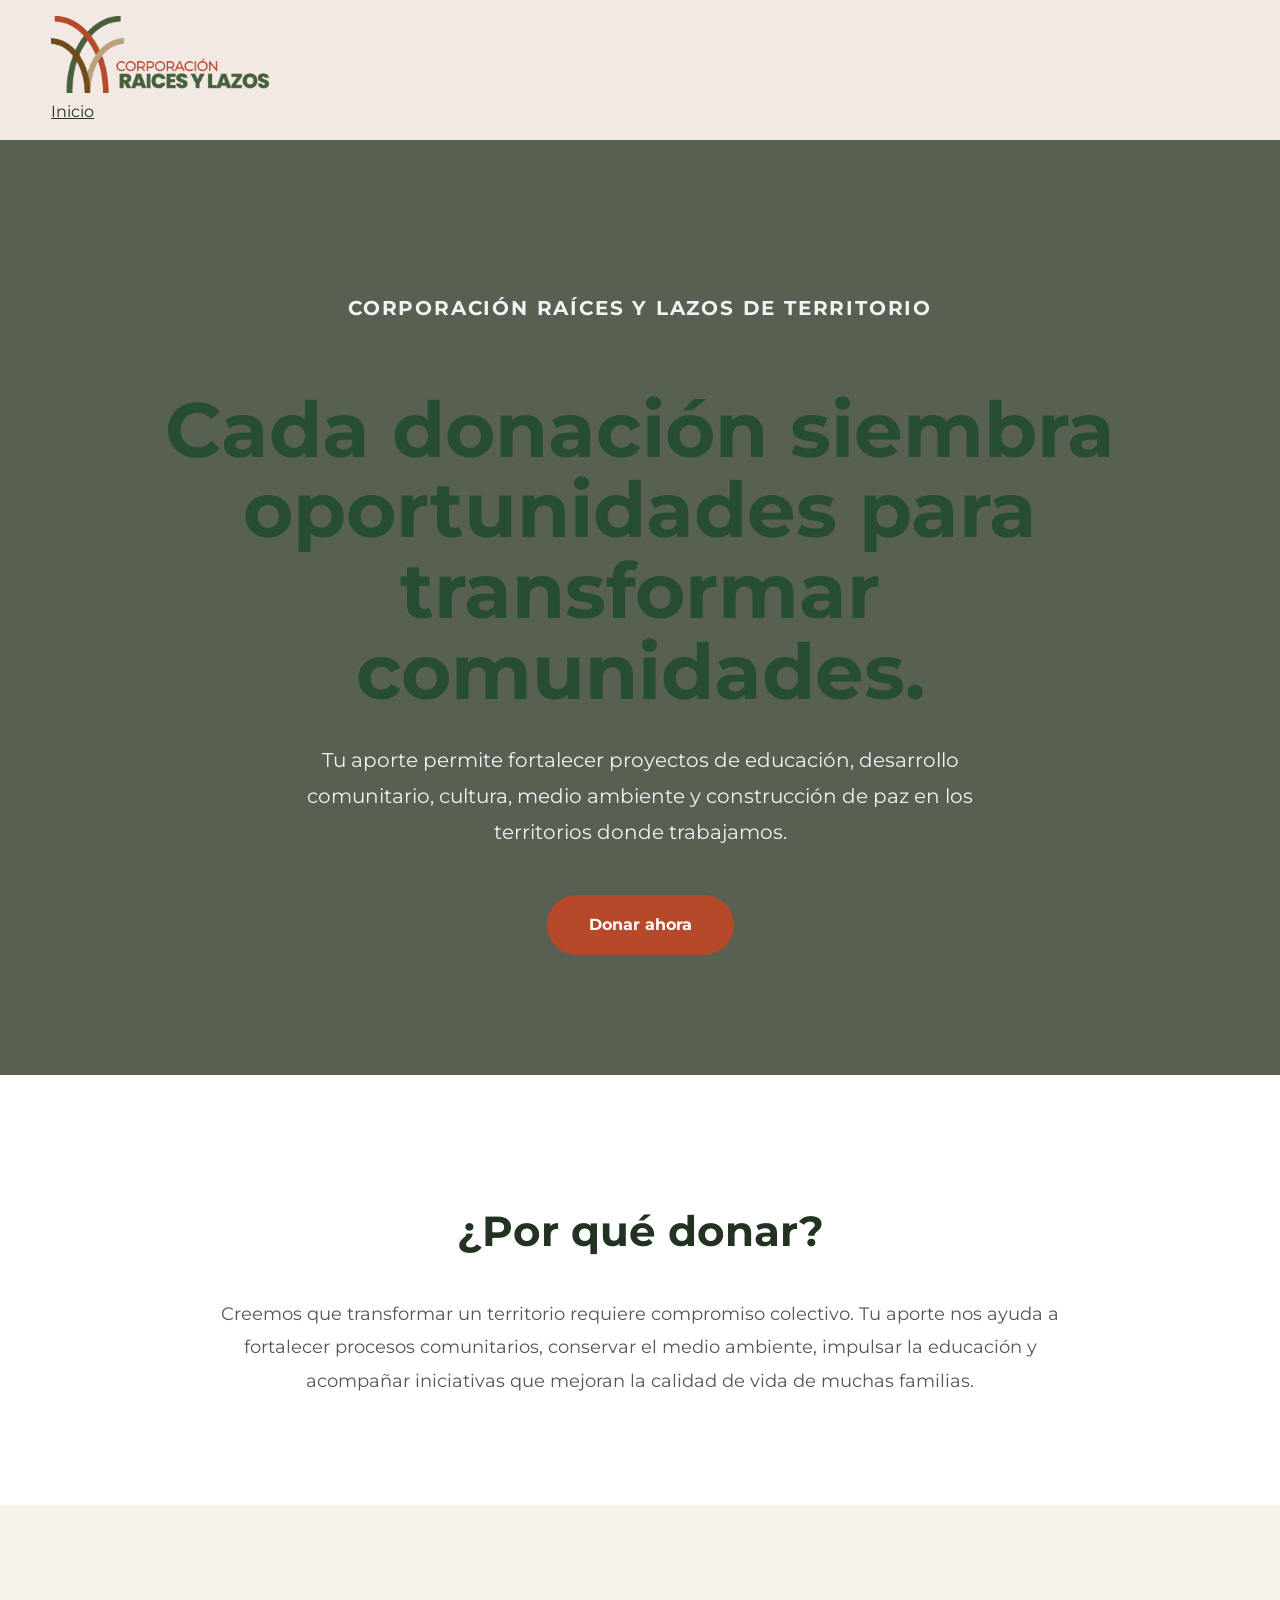
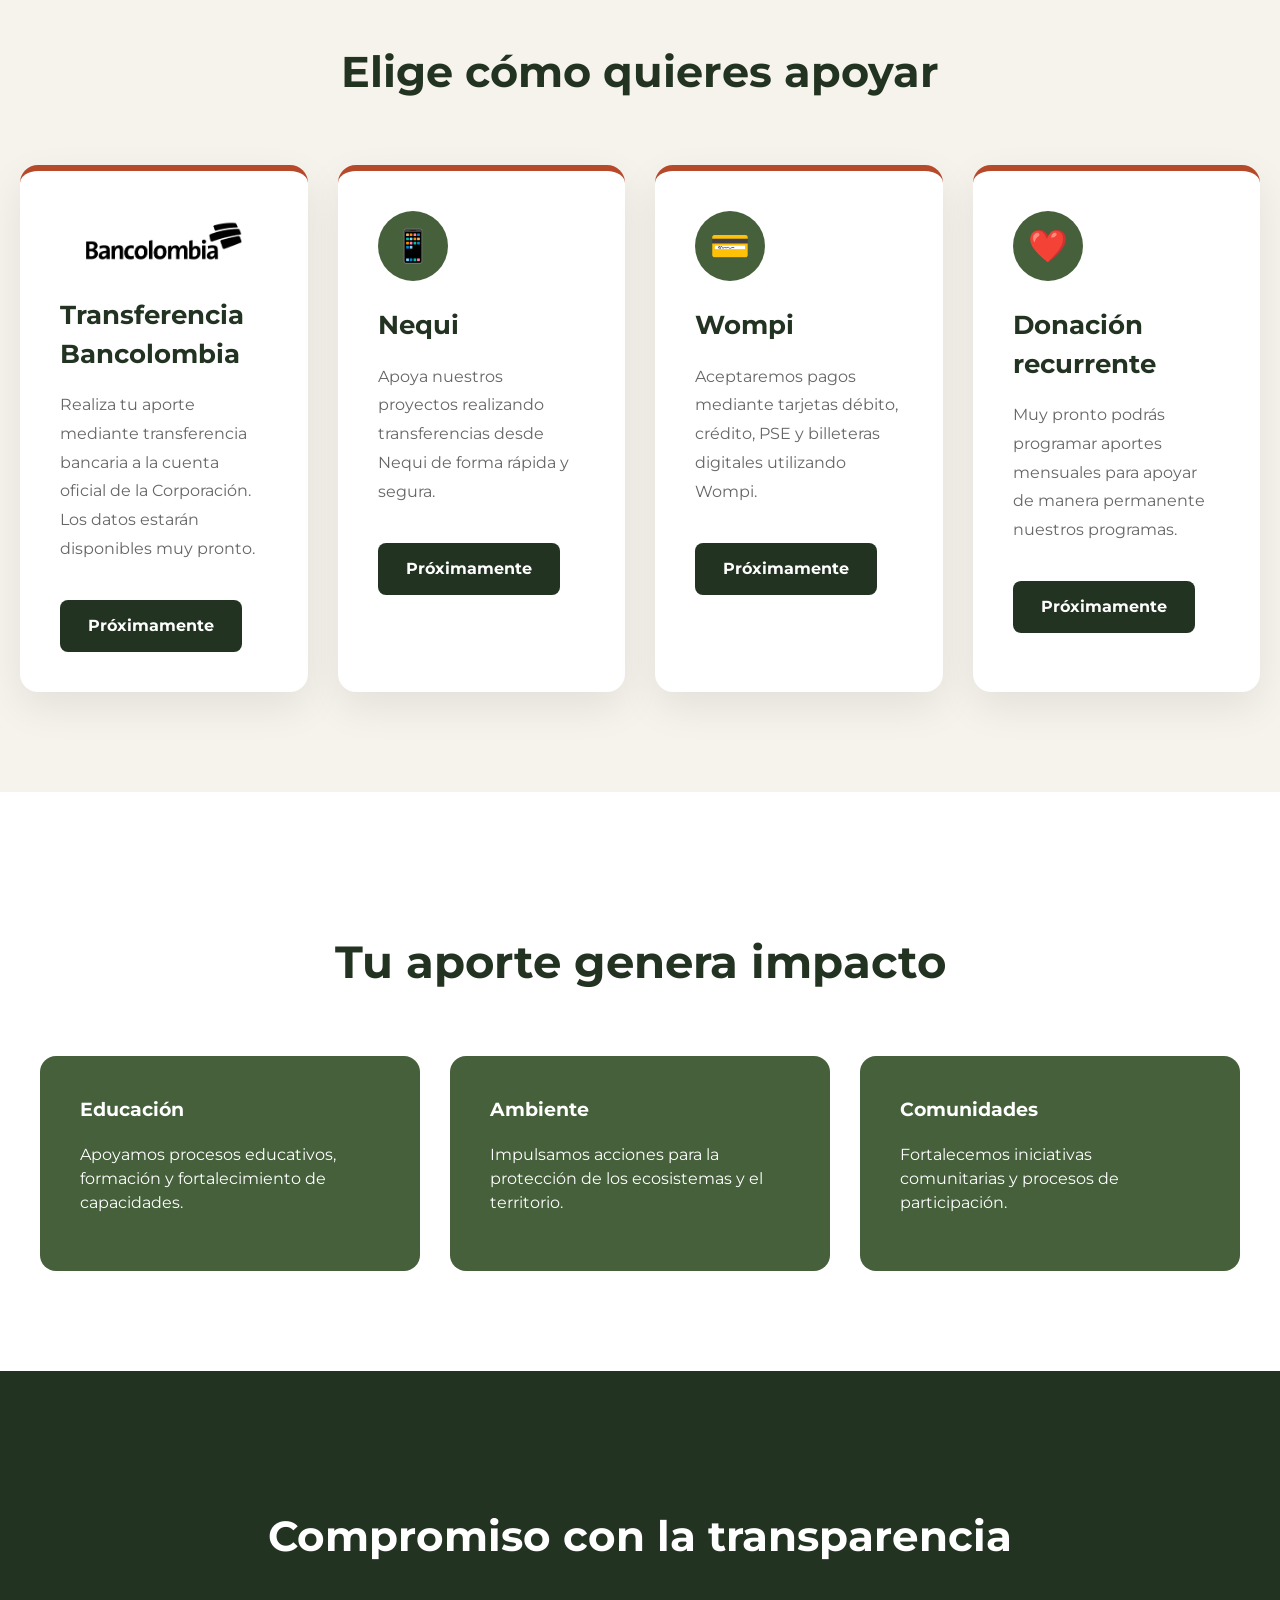
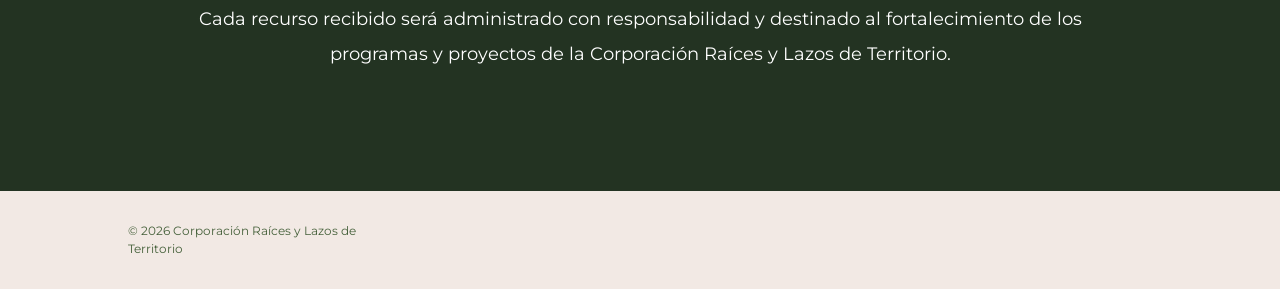
==== commit 29ba5e3b: "Mejorar tarjetas de donaciones" ====
--- a/donaciones.html
+++ b/donaciones.html
@@ -107,7 +107,11 @@
 
 <div class="donacion-card">
 
-<div class="donacion-icono">🏦</div>
+<img
+    src="assets/logos/bancolombia.png"
+    alt="Bancolombia"
+    class="logo-pago"
+>
 
 <h3>Transferencia Bancolombia</h3>
 
--- a/donaciones.css
+++ b/donaciones.css
@@ -315,4 +315,94 @@
 
 }
 
+}
+/* ==========================
+   TARJETAS DE DONACIÓN
+========================== */
+
+.donacion-icono{
+
+    width:70px;
+    height:70px;
+
+    border-radius:50%;
+
+    background:#45603a;
+
+    color:white;
+
+    display:flex;
+
+    align-items:center;
+
+    justify-content:center;
+
+    font-size:32px;
+
+    margin-bottom:25px;
+
+}
+
+.donacion-card{
+
+    border-top:6px solid #b5492a;
+
+}
+
+.donacion-card h3{
+
+    margin-top:0;
+
+    margin-bottom:18px;
+
+    color:#233322;
+
+}
+
+.donacion-card p{
+
+    min-height:120px;
+
+}
+
+.btn-donar-secundario{
+
+    display:inline-block;
+
+    margin-top:20px;
+
+    padding:14px 28px;
+
+    background:#233322;
+
+    color:white;
+
+    text-decoration:none;
+
+    border-radius:8px;
+
+    font-weight:700;
+
+    transition:.3s;
+
+}
+
+.btn-donar-secundario:hover{
+
+    background:#b5492a;
+
+    transform:translateY(-2px);
+
+}
+/* ==========================
+   LOGOS DE MÉTODOS DE PAGO
+========================== */
+
+.logo-pago{
+    display:block;
+    width:180px;
+    max-width:100%;
+    height:60px;
+    object-fit:contain;
+    margin:0 auto 25px;
 }
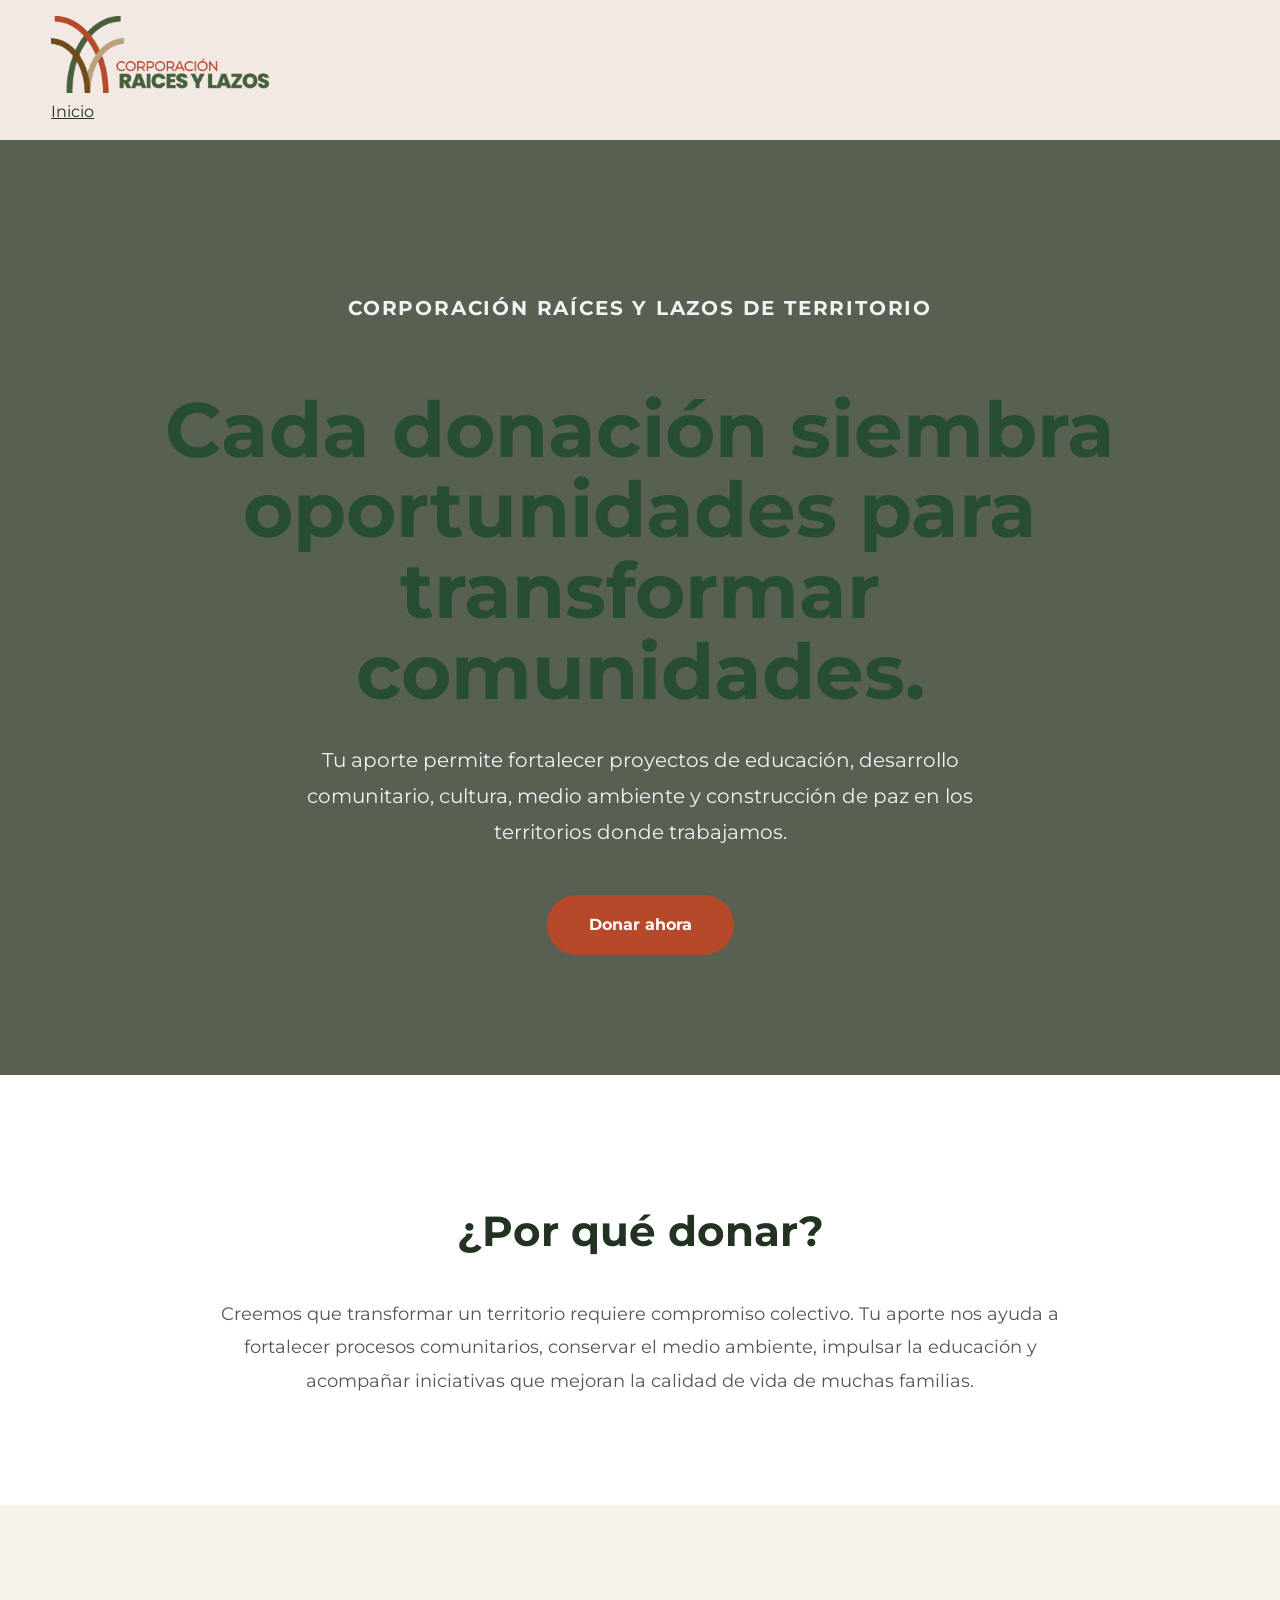
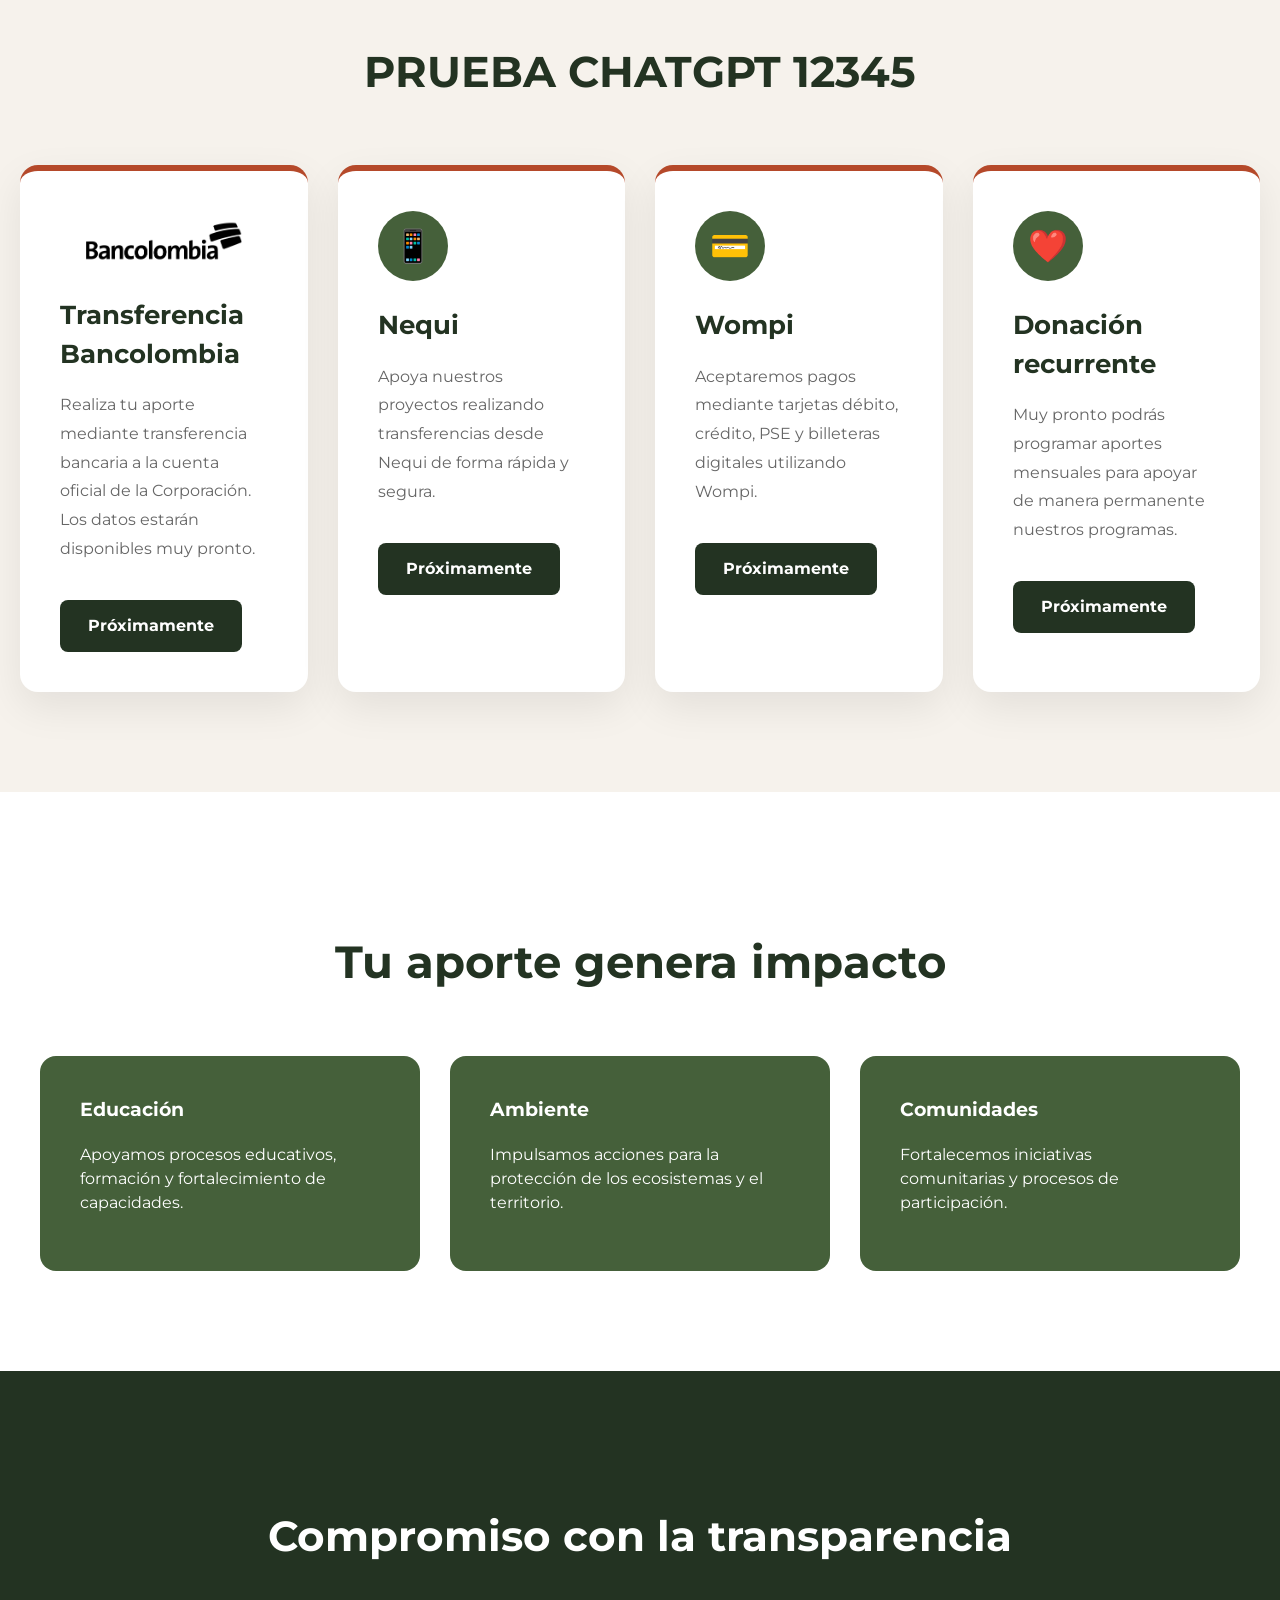
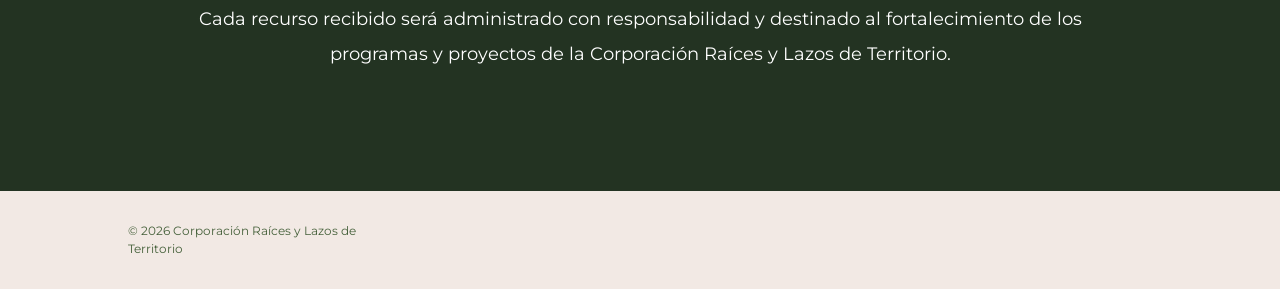
==== commit c6534688: "Mejorar tarjetas de donaciones" ====
--- a/donaciones.html
+++ b/donaciones.html
@@ -101,7 +101,7 @@
 
 <div class="container">
 
-<h2>Elige cómo quieres apoyar</h2>
+<h2>PRUEBA CHATGPT 12345</h2>
 
 <div class="donaciones-grid">
 
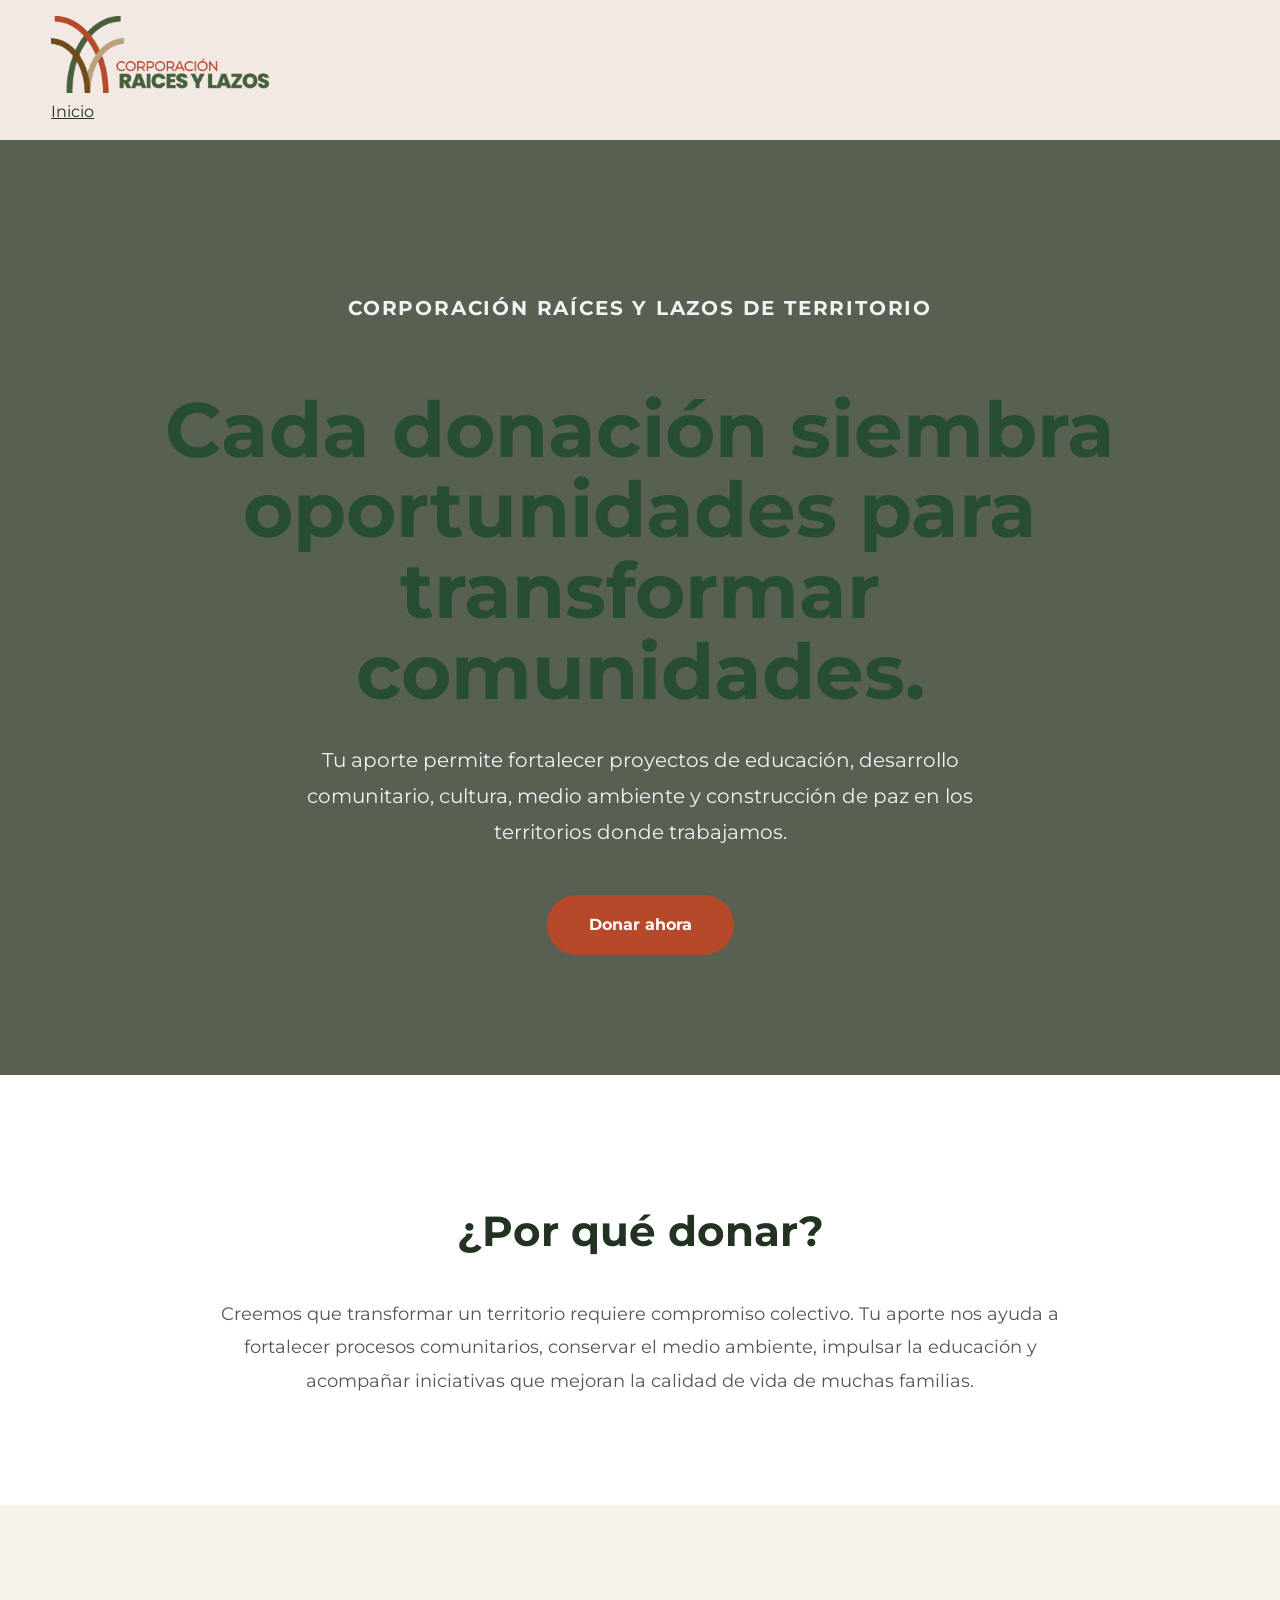
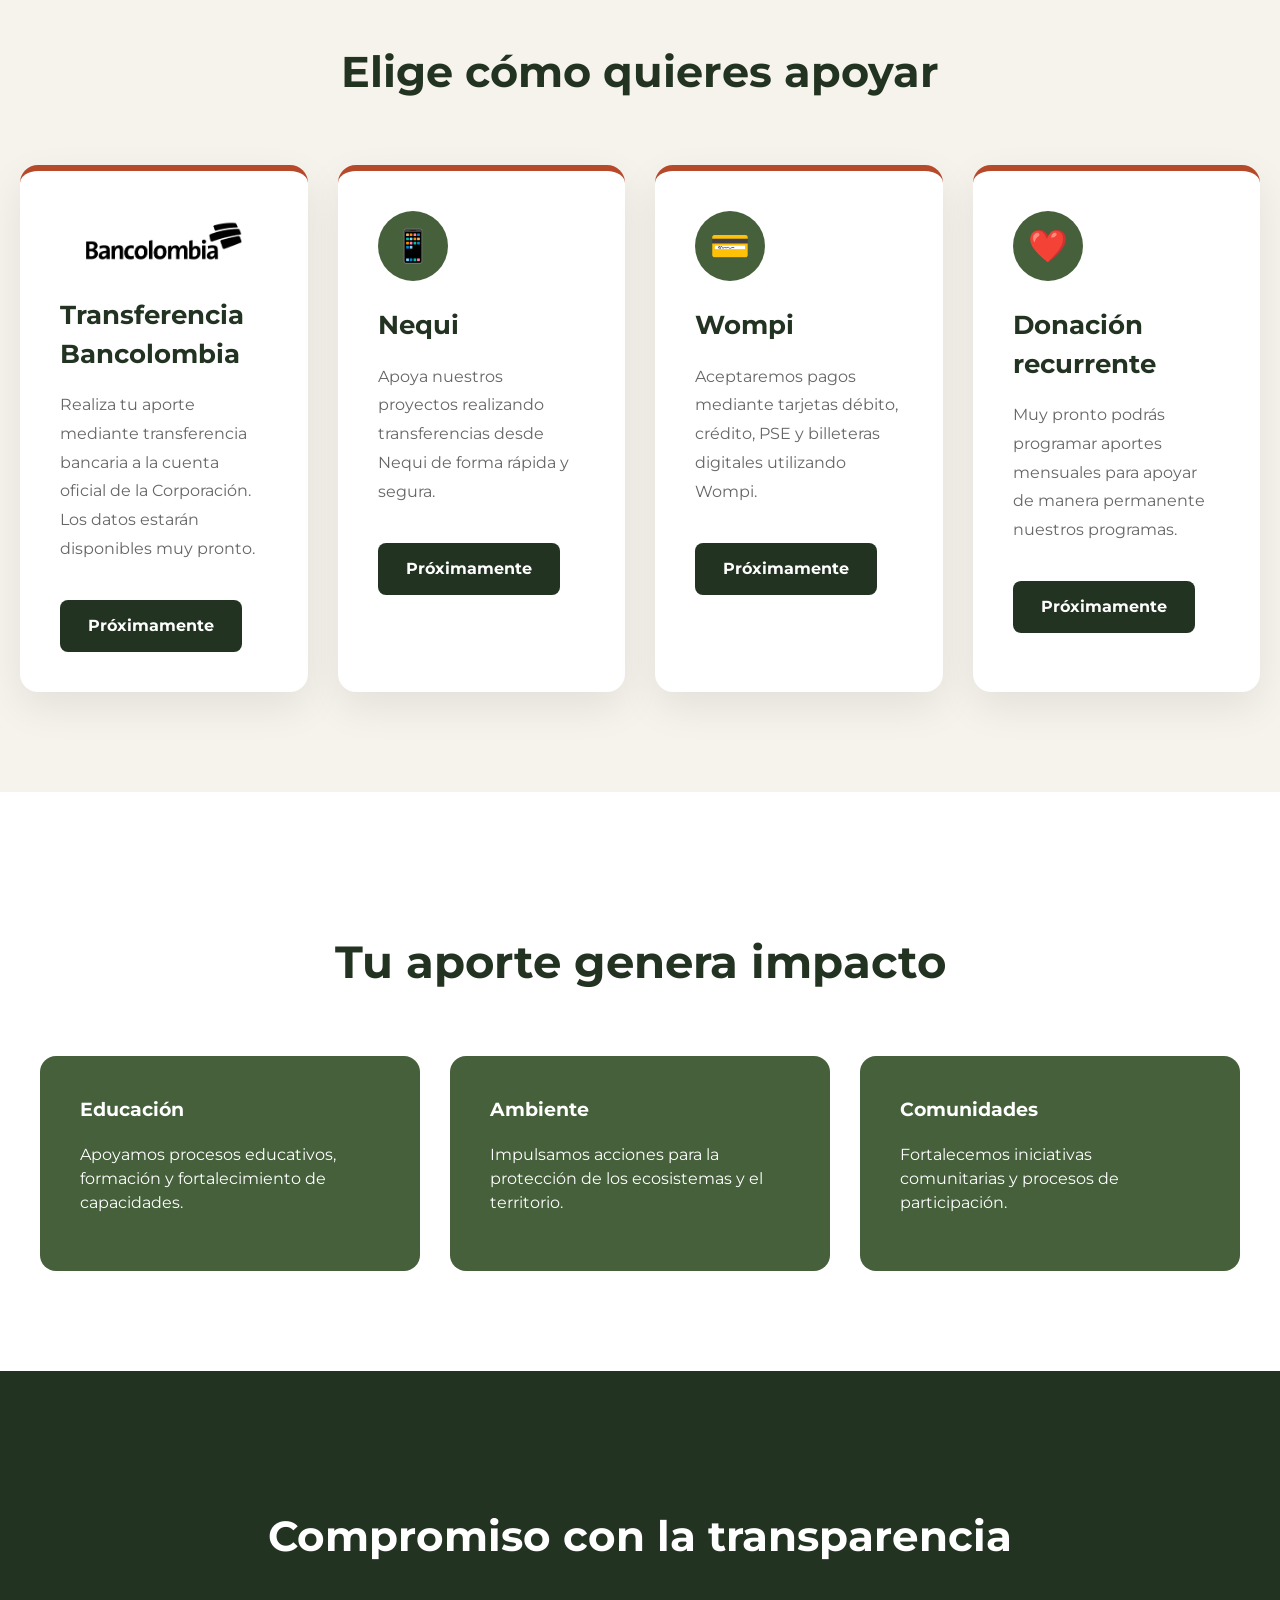
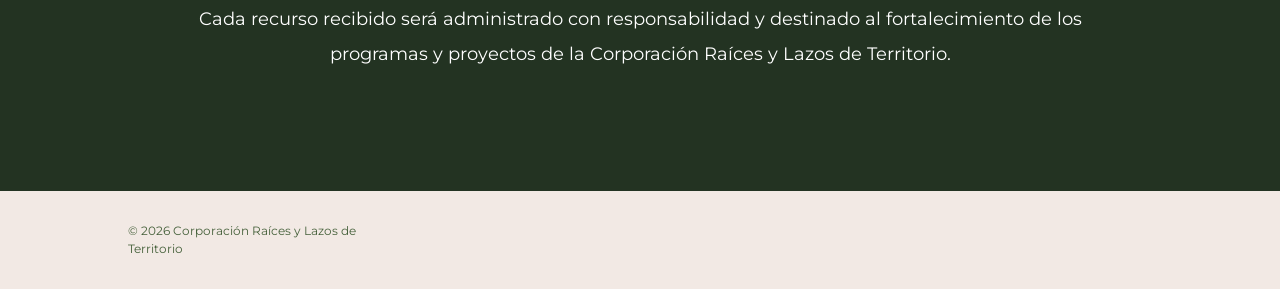
==== commit 75d8e30b: "Mejorar tarjetas de donaciones" ====
--- a/donaciones.html
+++ b/donaciones.html
@@ -101,7 +101,7 @@
 
 <div class="container">
 
-<h2>PRUEBA CHATGPT 12345</h2>
+<h2>Elige cómo quieres apoyar</h2>
 
 <div class="donaciones-grid">
 
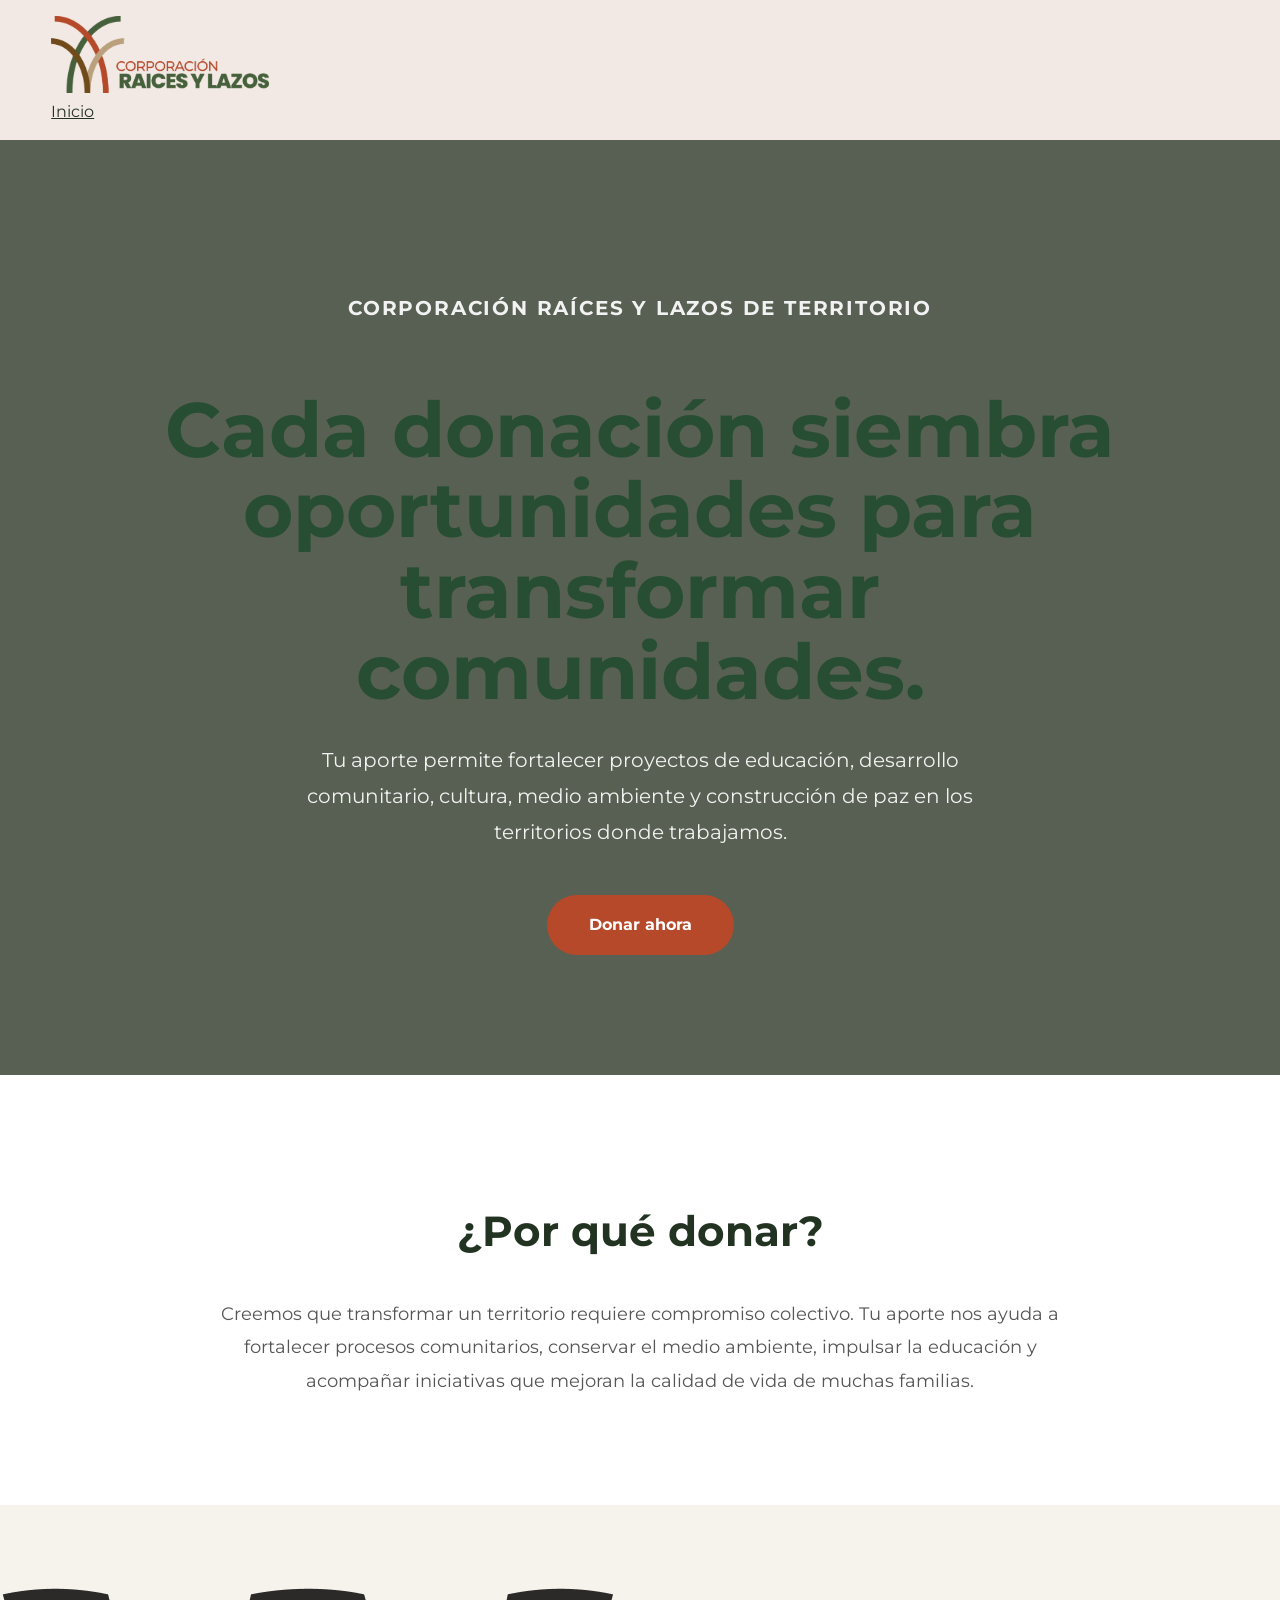
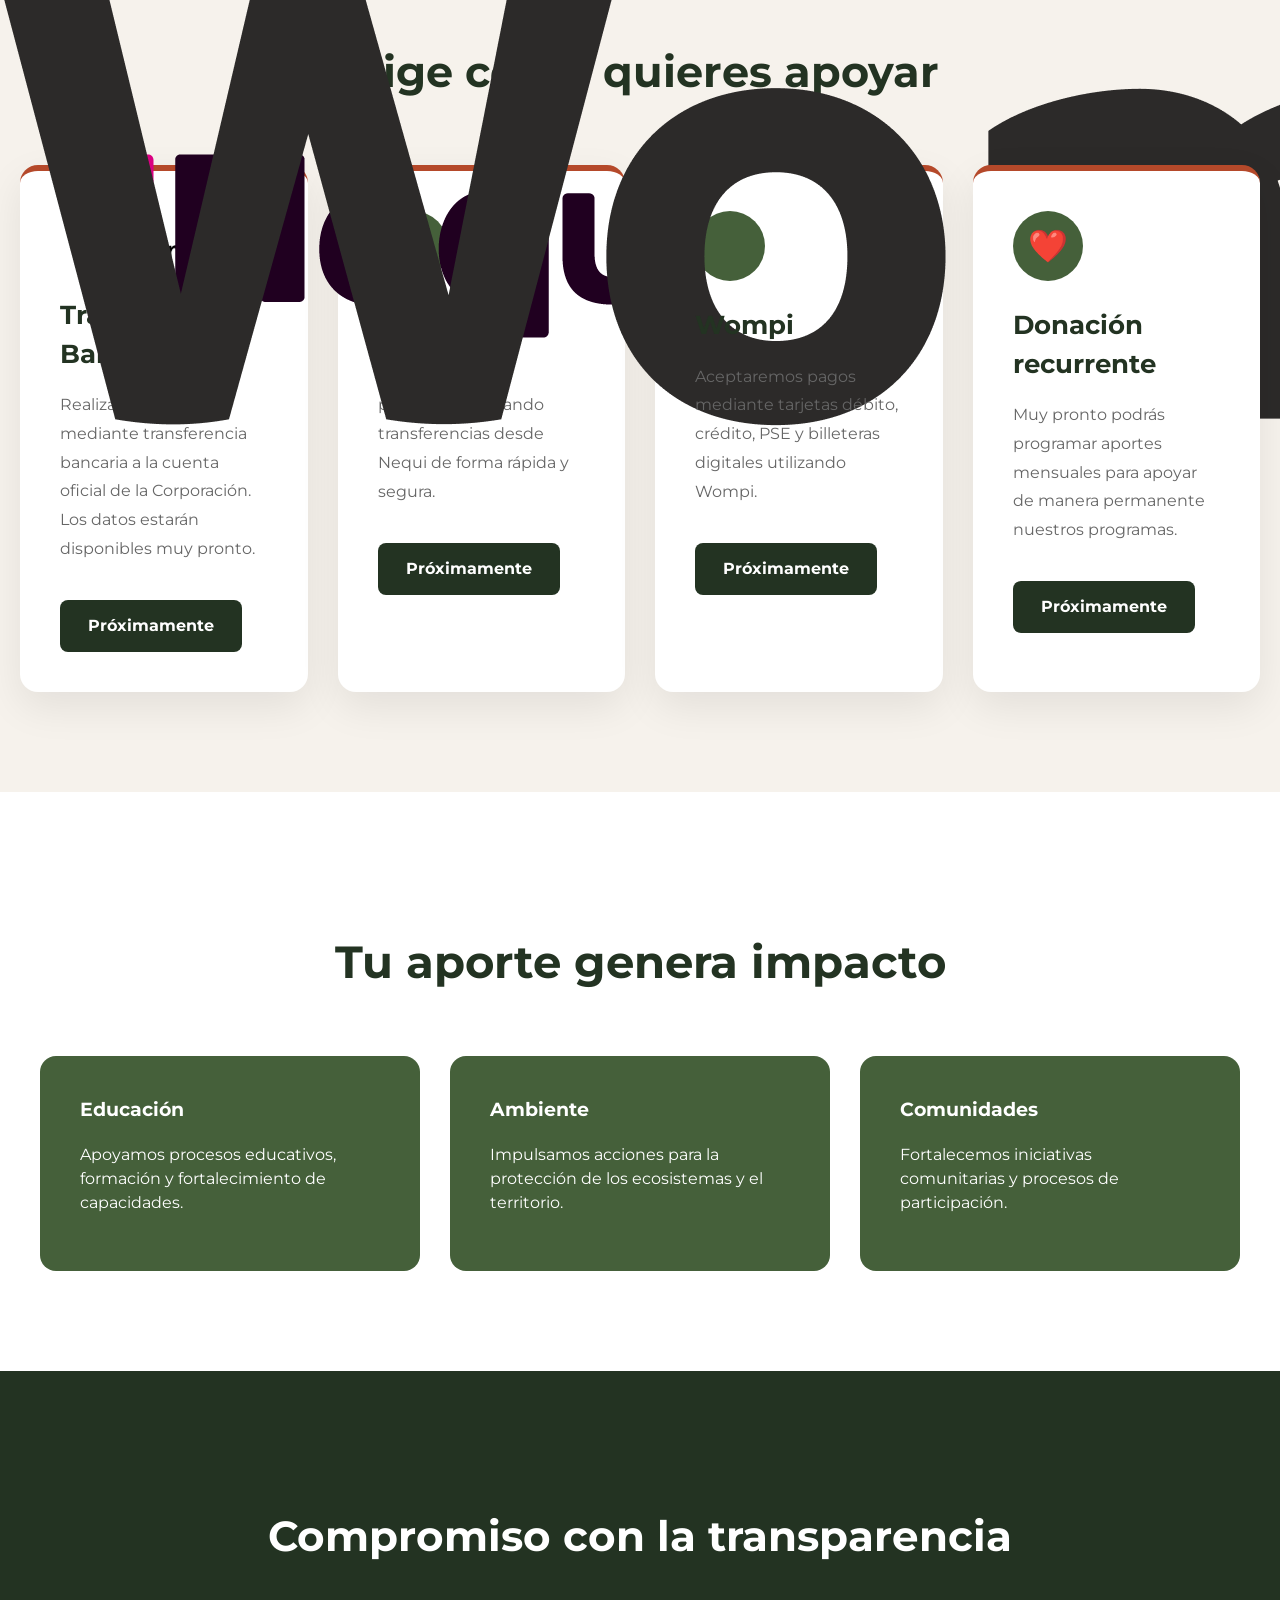
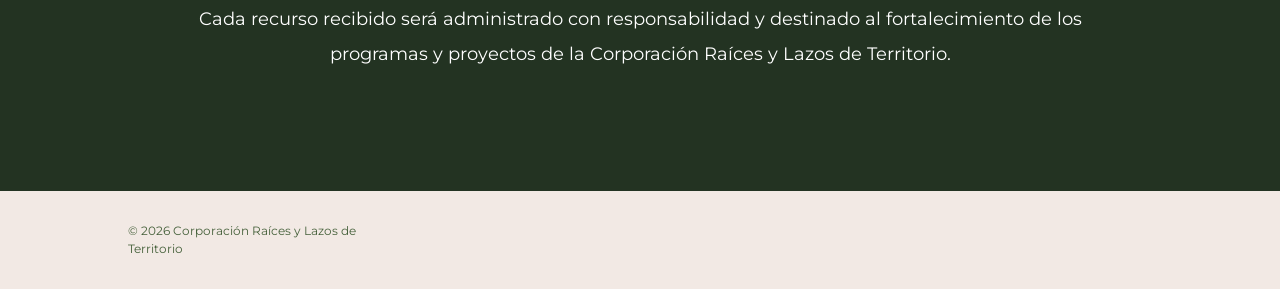
==== commit 1d73f872: "Mejorar tarjetas de donaciones" ====
--- a/donaciones.html
+++ b/donaciones.html
@@ -132,7 +132,9 @@
 
 <div class="donacion-card">
 
-<div class="donacion-icono">📱</div>
+<div class="donacion-icono">
+    <img src="assets/logos/nequi.png" alt="Nequi">
+</div>
 
 <h3>Nequi</h3>
 
@@ -151,7 +153,9 @@
 
 <div class="donacion-card">
 
-<div class="donacion-icono">💳</div>
+<div class="donacion-icono">
+    <img src="assets/logos/wompi.png" alt="Wompi">
+</div>
 
 <h3>Wompi</h3>
 
